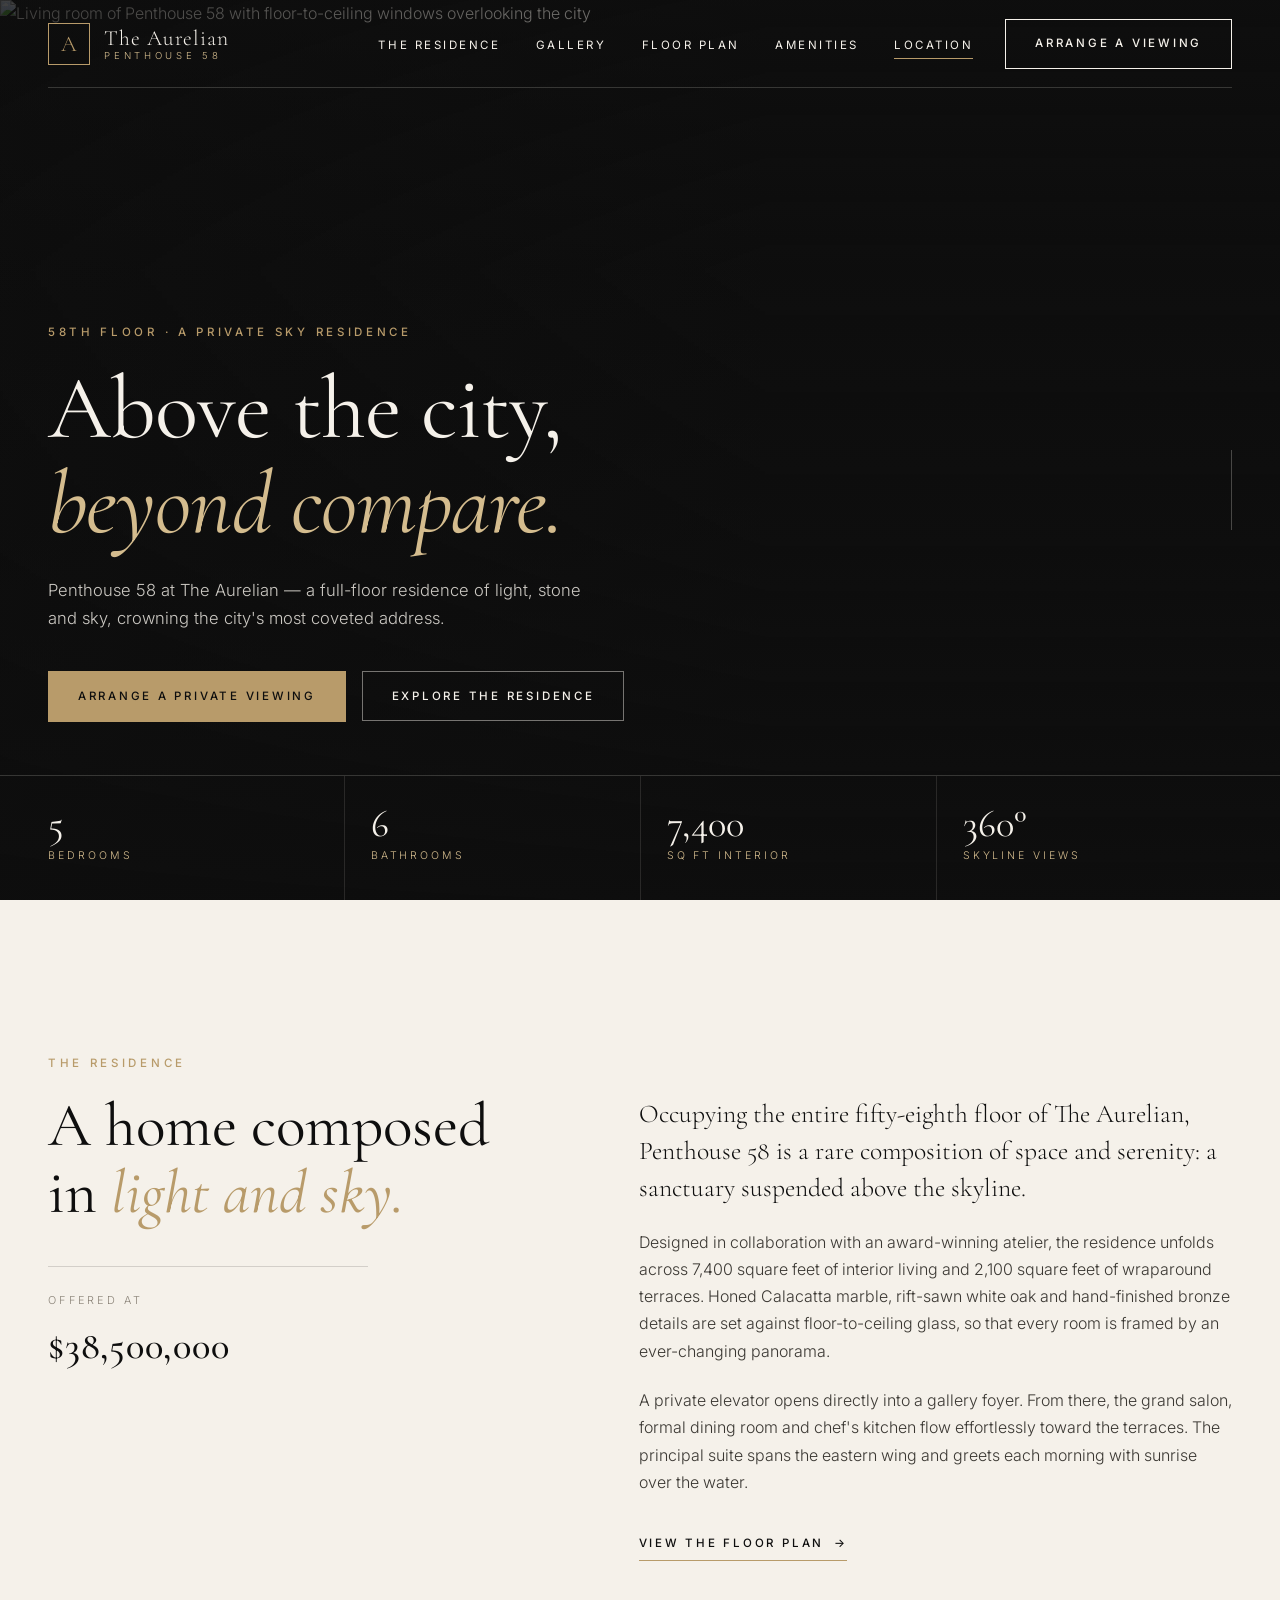
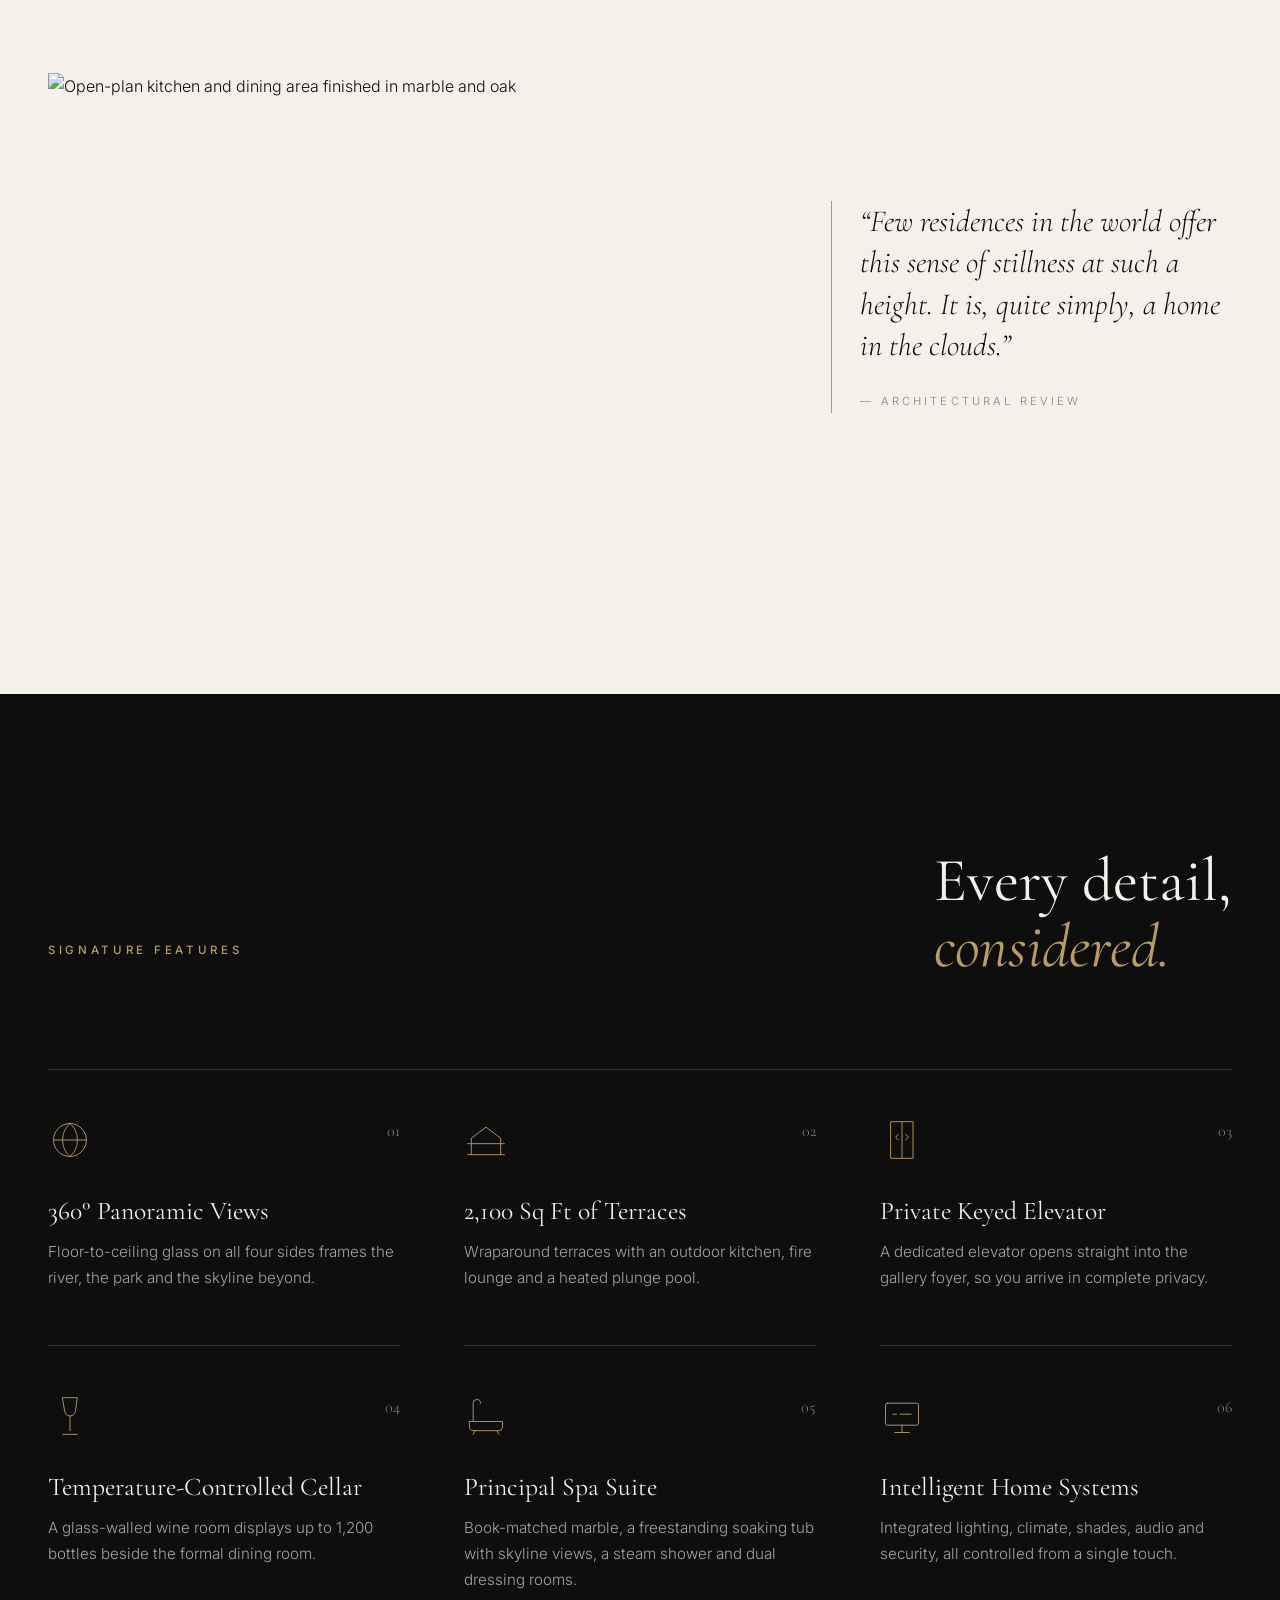
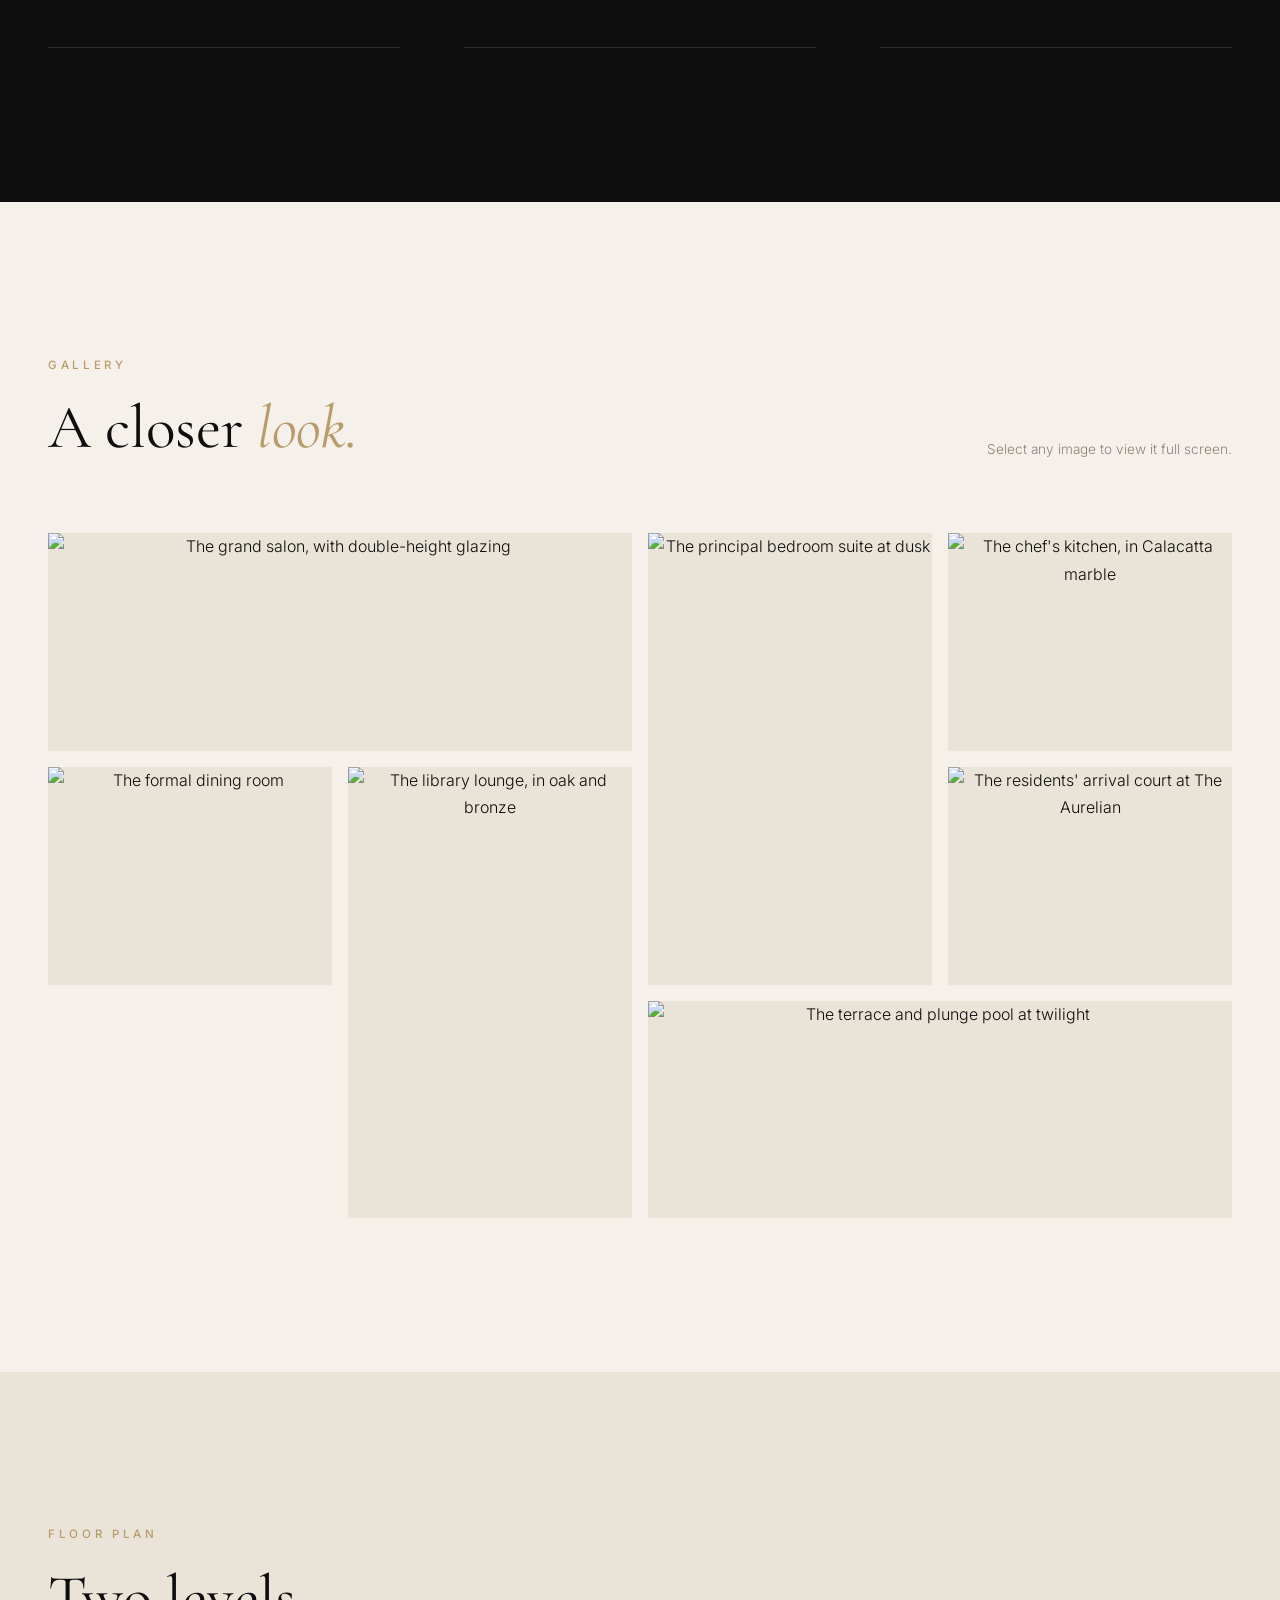
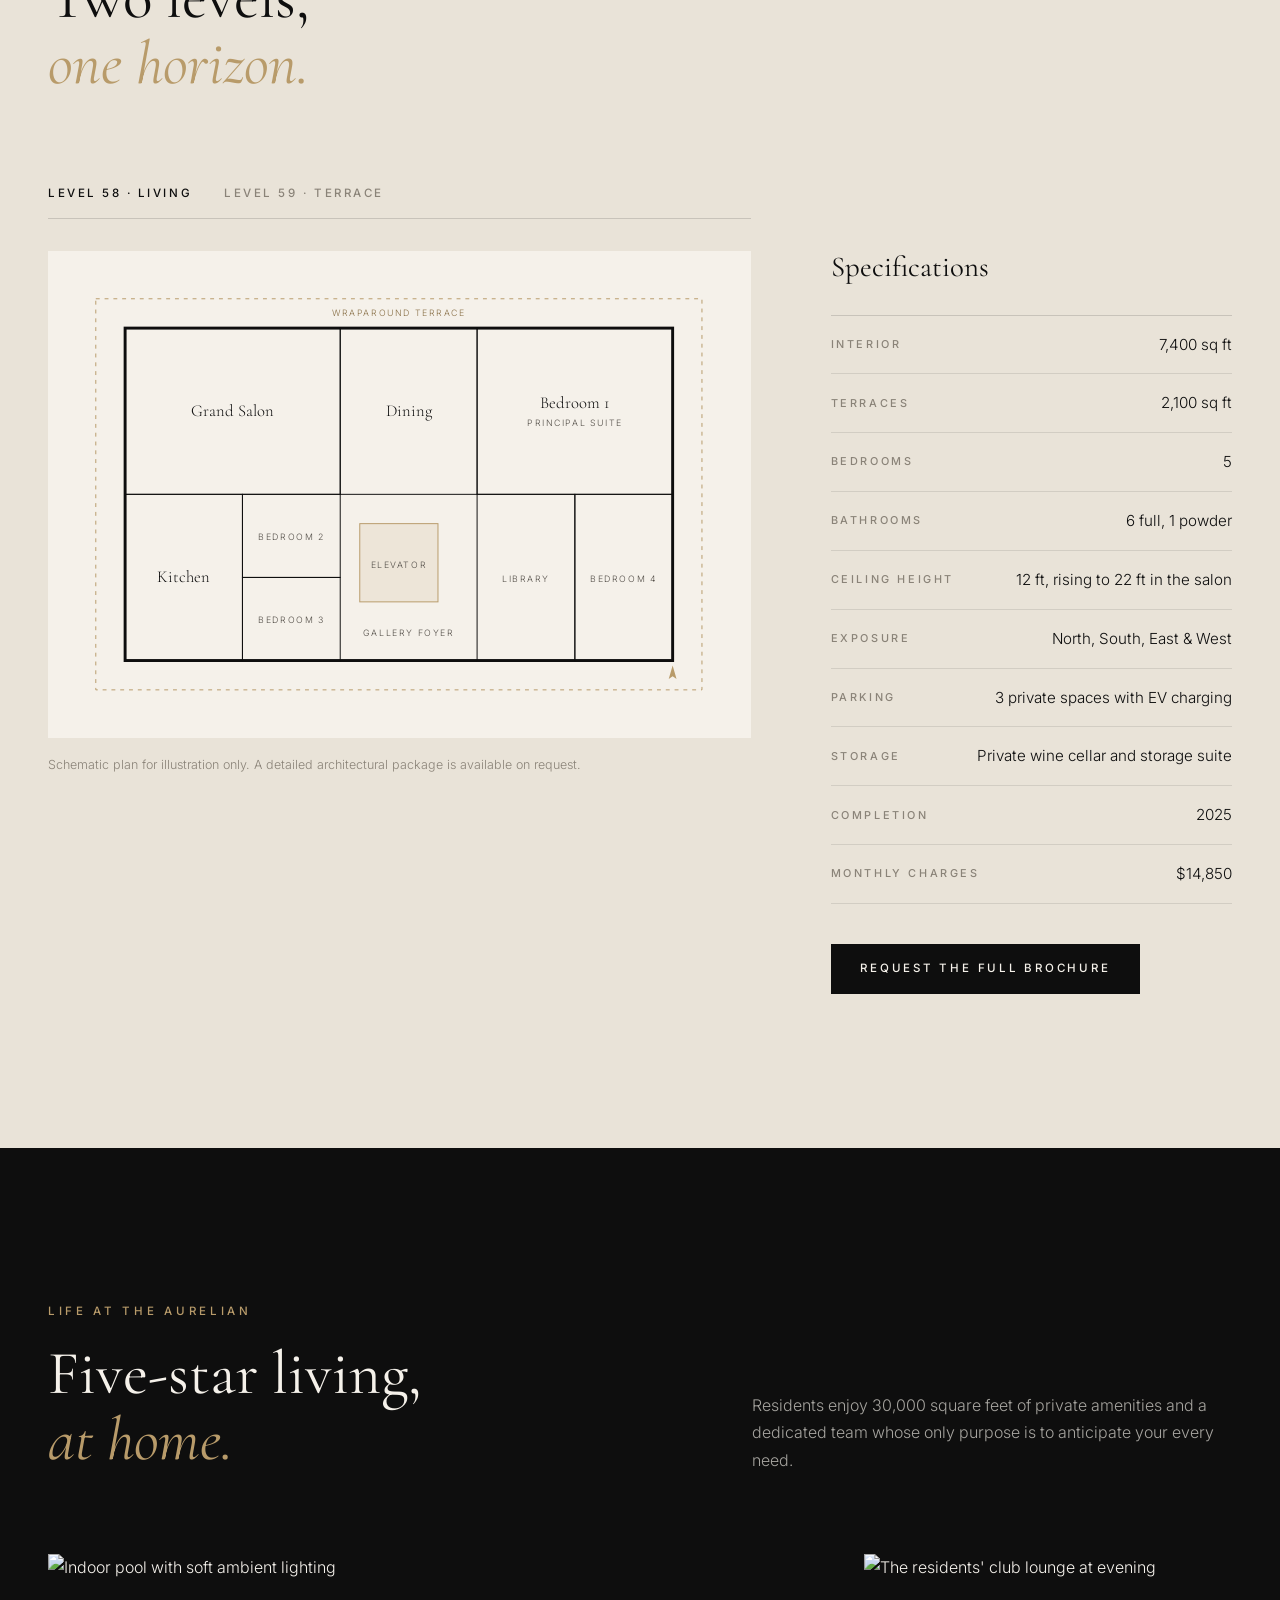
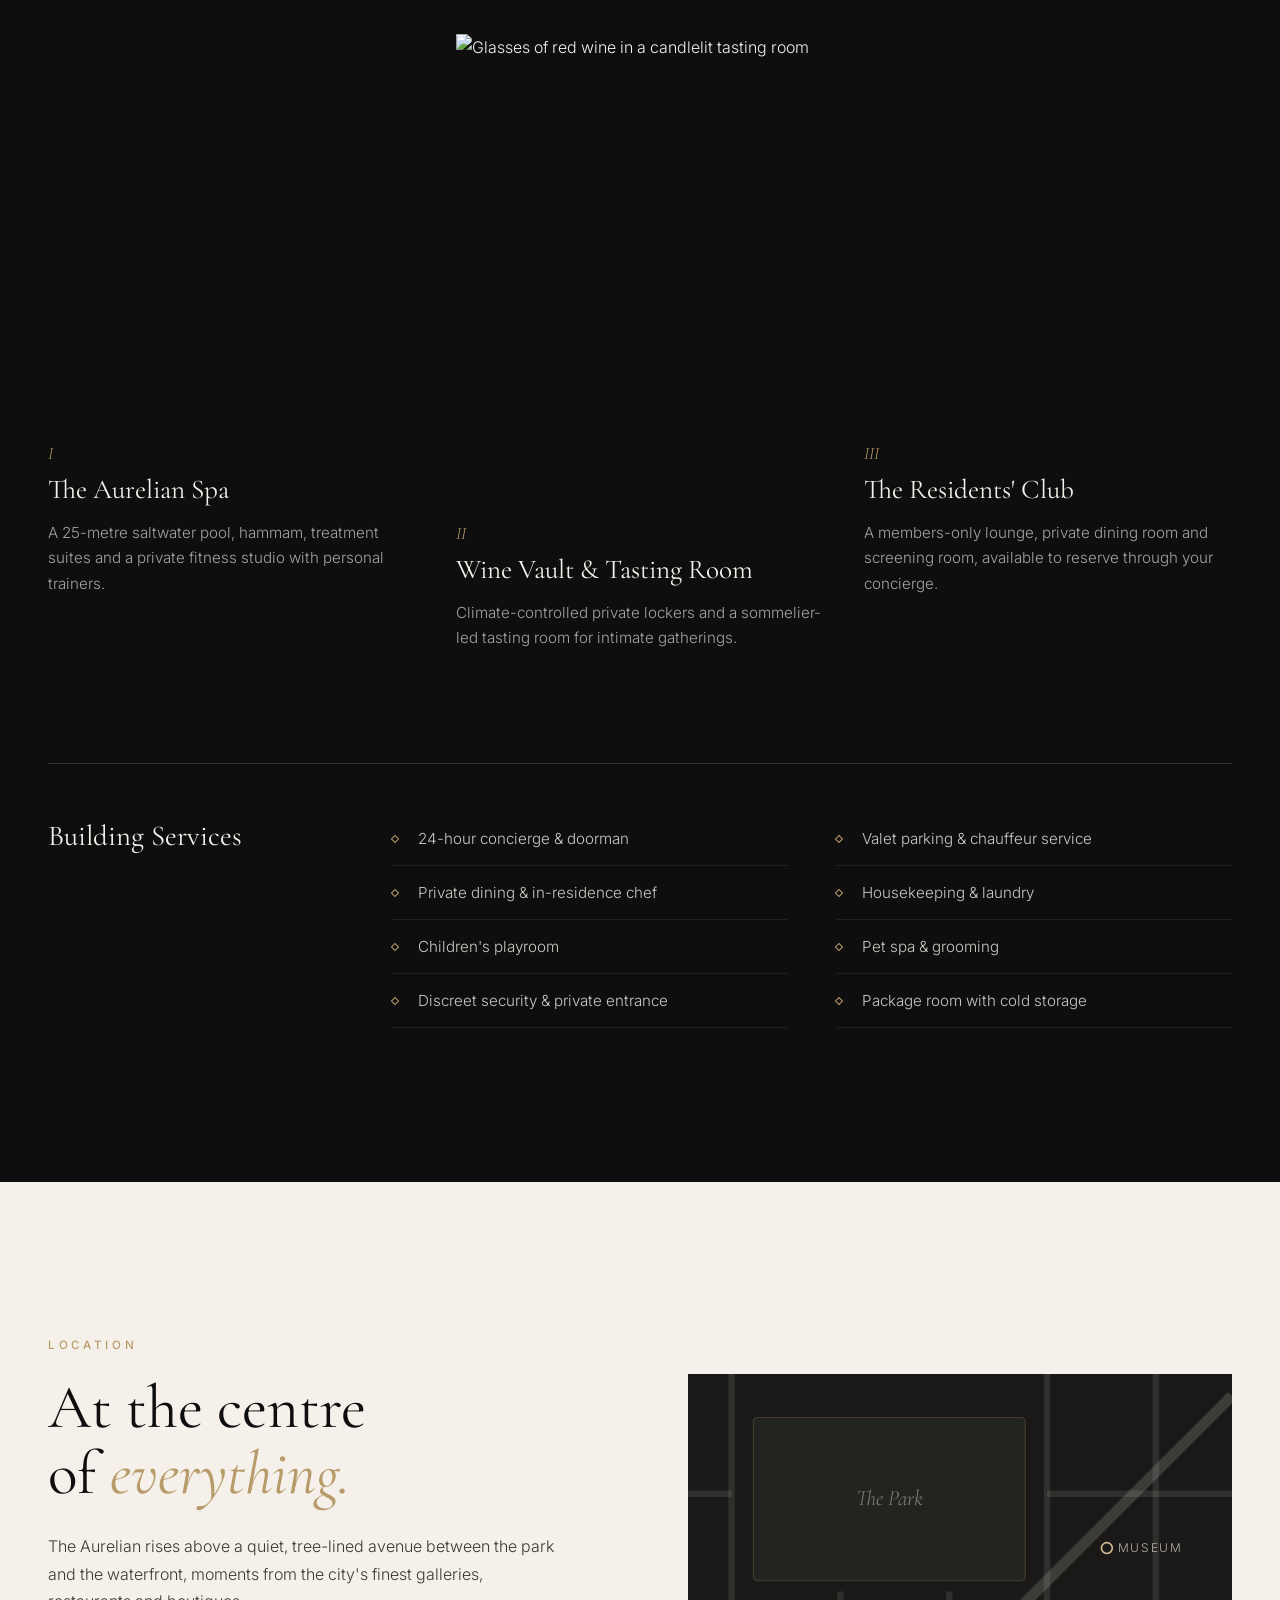
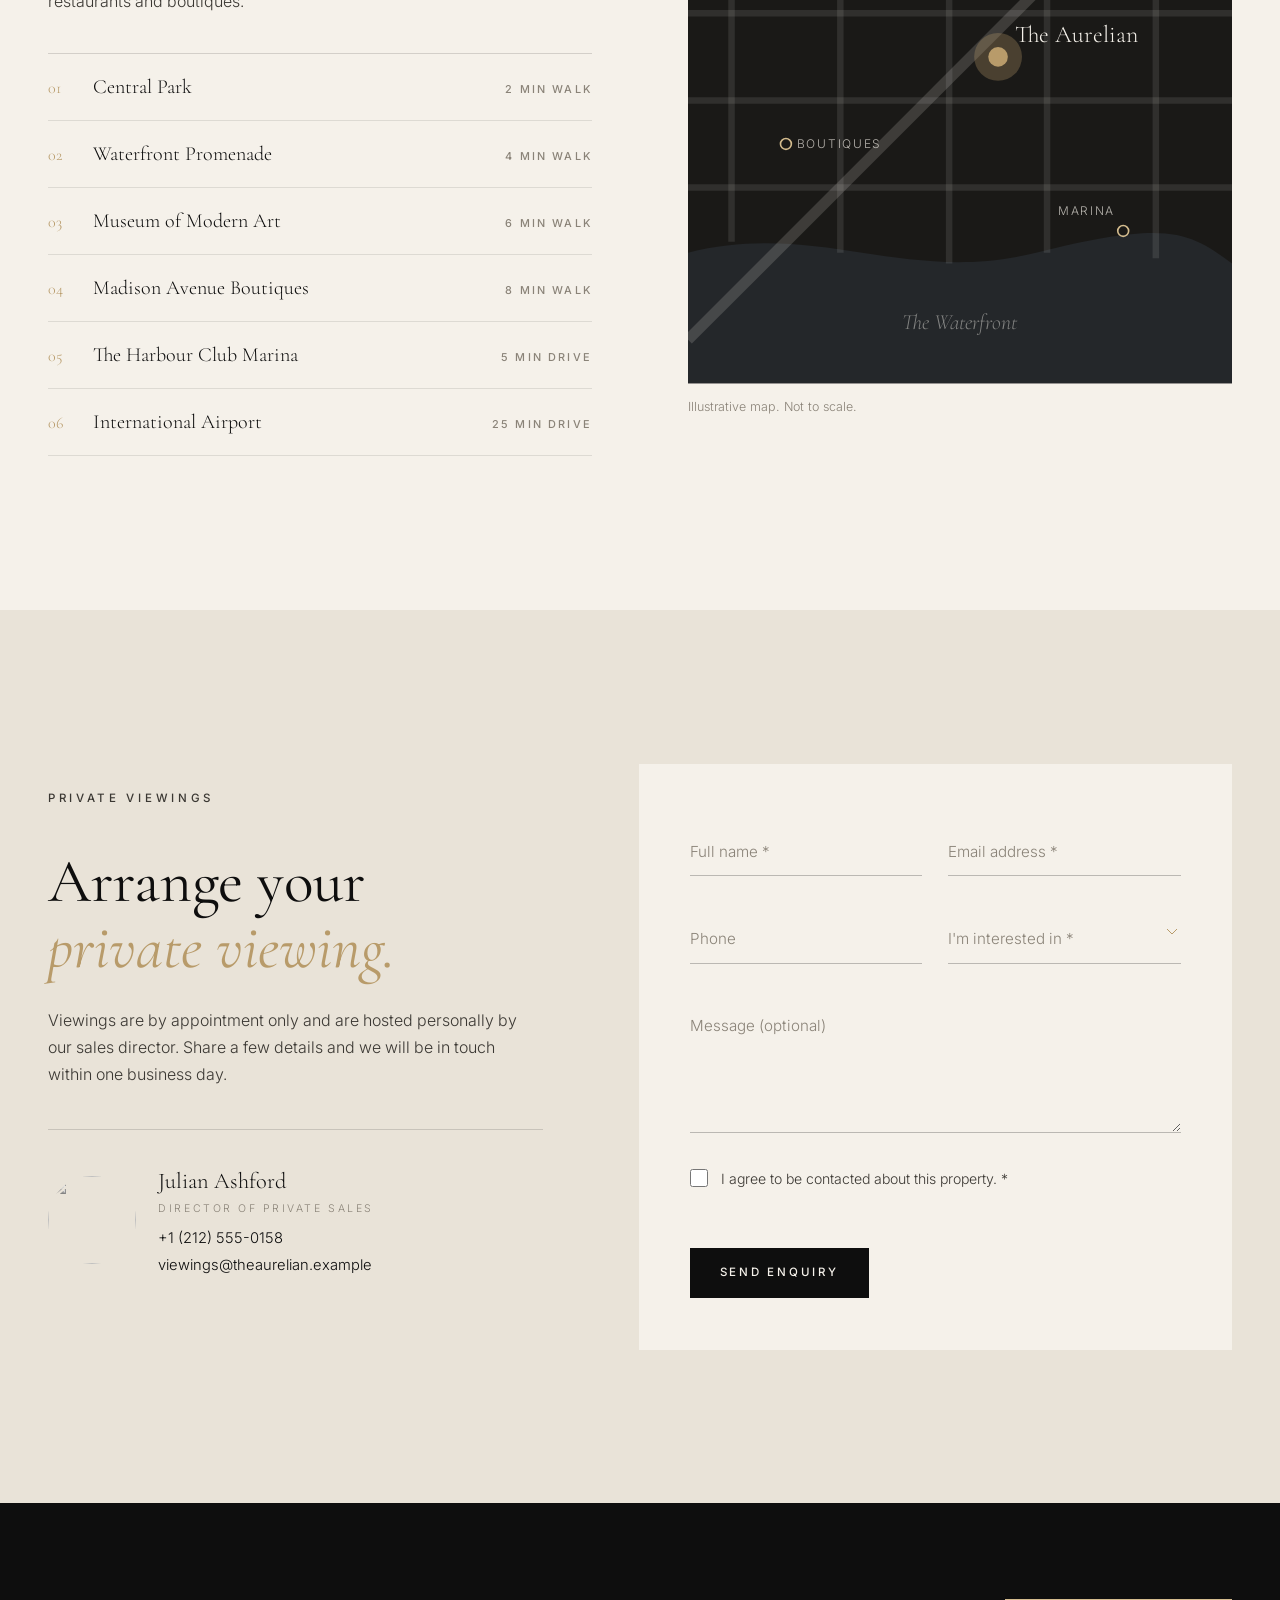
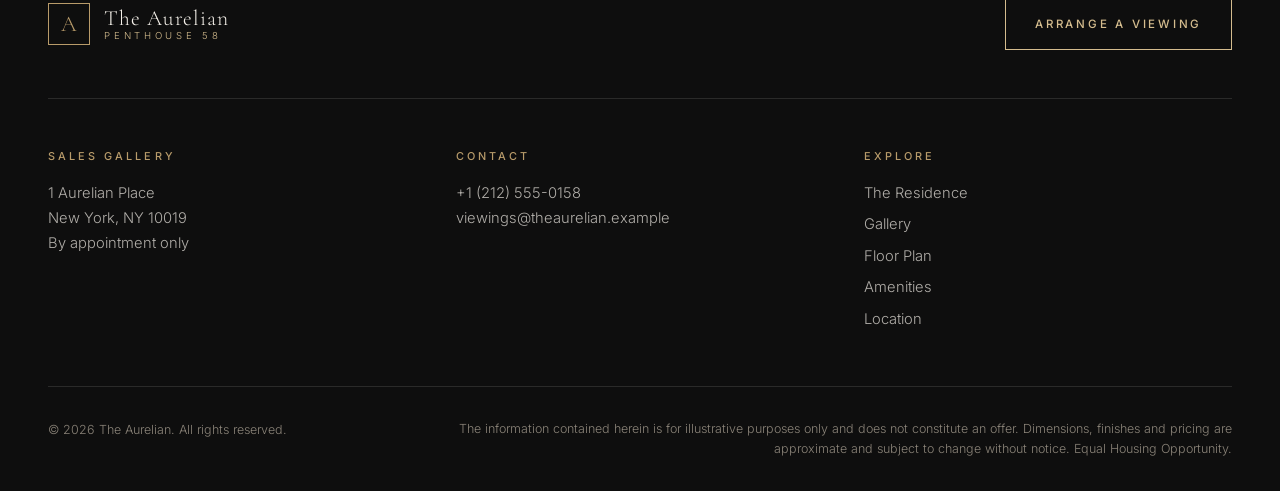
==== AI website building/index.html @ 83c6ad19 "Add files via upload" ====
<!doctype html>
<html lang="en">
<head>
  <meta charset="utf-8">
  <meta name="viewport" content="width=device-width, initial-scale=1">
  <title>The Aurelian — Penthouse 58 | A Private Sky Residence</title>
  <meta name="description" content="Penthouse 58 at The Aurelian: a five-bedroom sky residence with 360° skyline views, private terraces and a dedicated elevator.">
  <meta name="theme-color" content="#0e0e0e">

  <!-- Social sharing previews -->
  <meta property="og:type" content="website">
  <meta property="og:title" content="The Aurelian — Penthouse 58">
  <meta property="og:description" content="A five-bedroom, full-floor sky residence with 360° views and 2,100 sq ft of private terraces.">
  <meta property="og:image" content="https://images.unsplash.com/photo-1600607687939-ce8a6c25118c?w=1200&h=630&q=75&auto=format&fit=crop">
  <meta name="twitter:card" content="summary_large_image">
  <link rel="icon" href="data:image/svg+xml,%3Csvg xmlns='http://www.w3.org/2000/svg' viewBox='0 0 32 32'%3E%3Crect width='32' height='32' fill='%230e0e0e'/%3E%3Ctext x='16' y='23' font-family='Georgia,serif' font-size='20' fill='%23b89b6a' text-anchor='middle'%3EA%3C/text%3E%3C/svg%3E">

  <link rel="preconnect" href="https://fonts.googleapis.com">
  <link rel="preconnect" href="https://fonts.gstatic.com" crossorigin>
  <link rel="preconnect" href="https://images.unsplash.com" crossorigin>
  <link href="https://fonts.googleapis.com/css2?family=Cormorant+Garamond:ital,wght@0,400;0,500;0,600;1,400&family=Inter:wght@300;400;500&display=swap" rel="stylesheet">

  <link rel="stylesheet" href="css/styles.css">
  <script src="js/main.js" defer></script>
</head>
<body>
  <a class="skip-link" href="#main">Skip to content</a>

  <!-- ============ 1. HEADER / NAV ============ -->
  <header class="site-header" id="top">
    <div class="container header-inner">
      <a class="brand" href="#top" aria-label="The Aurelian, home">
        <span class="brand-mark" aria-hidden="true">A</span>
        <span class="brand-text">
          <span class="brand-name">The Aurelian</span>
          <span class="brand-sub">Penthouse 58</span>
        </span>
      </a>

      <nav class="primary-nav" id="primary-nav" aria-label="Primary">
        <ul>
          <li><a href="#residence">The Residence</a></li>
          <li><a href="#gallery">Gallery</a></li>
          <li><a href="#floorplan">Floor Plan</a></li>
          <li><a href="#amenities">Amenities</a></li>
          <li><a href="#location">Location</a></li>
        </ul>
        <a class="btn btn-outline nav-cta-mobile" href="#enquire">Arrange a Viewing</a>
      </nav>

      <a class="btn btn-outline nav-cta" href="#enquire">Arrange a Viewing</a>

      <button class="menu-toggle" aria-expanded="false" aria-controls="primary-nav" aria-label="Open menu">
        <span></span><span></span>
      </button>
    </div>
  </header>

  <main id="main">
    <!-- ============ 2. HERO ============ -->
    <section class="hero" aria-labelledby="hero-title">
      <picture class="hero-media">
        <img
          src="https://images.unsplash.com/photo-1600607687939-ce8a6c25118c?w=1600&q=75&auto=format&fit=crop"
          srcset="https://images.unsplash.com/photo-1600607687939-ce8a6c25118c?w=800&q=70&auto=format&fit=crop 800w,
                  https://images.unsplash.com/photo-1600607687939-ce8a6c25118c?w=1600&q=75&auto=format&fit=crop 1600w,
                  https://images.unsplash.com/photo-1600607687939-ce8a6c25118c?w=2400&q=75&auto=format&fit=crop 2400w"
          sizes="100vw" width="2400" height="1600"
          alt="Living room of Penthouse 58 with floor-to-ceiling windows overlooking the city"
          fetchpriority="high" decoding="async">
      </picture>
      <div class="hero-overlay" aria-hidden="true"></div>

      <div class="container hero-content">
        <p class="eyebrow hero-anim" style="--d:.1s">58th Floor · A Private Sky Residence</p>
        <h1 class="display hero-title hero-anim" id="hero-title" style="--d:.25s">
          Above the city,<br><em>beyond compare.</em>
        </h1>
        <p class="hero-lede hero-anim" style="--d:.4s">
          Penthouse 58 at The Aurelian — a full-floor residence of light, stone and sky,
          crowning the city's most coveted address.
        </p>
        <div class="hero-actions hero-anim" style="--d:.55s">
          <a class="btn btn-gold" href="#enquire">Arrange a Private Viewing</a>
          <a class="btn btn-ghost" href="#gallery">Explore the Residence</a>
        </div>
      </div>

      <ul class="hero-facts container hero-anim" style="--d:.7s" aria-label="Key facts">
        <li><strong>5</strong><span>Bedrooms</span></li>
        <li><strong>6</strong><span>Bathrooms</span></li>
        <li><strong>7,400</strong><span>Sq Ft Interior</span></li>
        <li><strong>360°</strong><span>Skyline Views</span></li>
      </ul>

      <a class="scroll-cue" href="#residence" aria-label="Scroll to The Residence"><span></span></a>
    </section>

    <!-- ============ 3. INTRODUCTION / STORY ============ -->
    <section class="intro section" id="residence" aria-labelledby="intro-title">
      <div class="container intro-grid">
        <div class="intro-heading reveal">
          <p class="eyebrow">The Residence</p>
          <h2 class="section-title" id="intro-title">A home composed<br>in <em>light and sky.</em></h2>
          <div class="intro-price">
            <span>Offered at</span>
            <strong>$38,500,000</strong>
          </div>
        </div>

        <div class="intro-body reveal" style="--d:.15s">
          <p class="lede">
            Occupying the entire fifty-eighth floor of The Aurelian, Penthouse 58 is a rare
            composition of space and serenity: a sanctuary suspended above the skyline.
          </p>
          <p>
            Designed in collaboration with an award-winning atelier, the residence unfolds across
            7,400 square feet of interior living and 2,100 square feet of wraparound terraces.
            Honed Calacatta marble, rift-sawn white oak and hand-finished bronze details are set against
            floor-to-ceiling glass, so that every room is framed by an ever-changing panorama.
          </p>
          <p>
            A private elevator opens directly into a gallery foyer. From there, the grand salon, formal dining room
            and chef's kitchen flow effortlessly toward the terraces. The principal suite spans the eastern
            wing and greets each morning with sunrise over the water.
          </p>
          <a class="text-link" href="#floorplan">View the floor plan <span aria-hidden="true">→</span></a>
        </div>
      </div>

      <div class="container intro-feature">
        <figure class="intro-image reveal">
          <img
            src="https://images.unsplash.com/photo-1600566753190-17f0baa2a6c3?w=1400&q=75&auto=format&fit=crop"
            srcset="https://images.unsplash.com/photo-1600566753190-17f0baa2a6c3?w=700&q=70&auto=format&fit=crop 700w,
                    https://images.unsplash.com/photo-1600566753190-17f0baa2a6c3?w=1400&q=75&auto=format&fit=crop 1400w,
                    https://images.unsplash.com/photo-1600566753190-17f0baa2a6c3?w=2000&q=75&auto=format&fit=crop 2000w"
            sizes="(min-width: 960px) 60vw, 100vw" width="1400" height="933"
            alt="Open-plan kitchen and dining area finished in marble and oak"
            loading="lazy" decoding="async">
        </figure>
        <blockquote class="pull-quote reveal" style="--d:.2s">
          <p>“Few residences in the world offer this sense of stillness at such a height. It is, quite simply, a home in the clouds.”</p>
          <cite>— Architectural Review</cite>
        </blockquote>
      </div>
    </section>

    <!-- ============ 4. RESIDENCE HIGHLIGHTS ============ -->
    <section class="highlights section" aria-labelledby="highlights-title">
      <div class="container">
        <div class="highlights-head reveal">
          <p class="eyebrow">Signature Features</p>
          <h2 class="section-title" id="highlights-title">Every detail,<br><em>considered.</em></h2>
        </div>

        <ul class="highlights-grid">
          <li class="highlight reveal">
            <span class="highlight-num">01</span>
            <svg class="highlight-icon" viewBox="0 0 48 48" aria-hidden="true"><circle cx="24" cy="24" r="18"/><path d="M6 24h36M24 6c6 5 8 12 8 18s-2 13-8 18c-6-5-8-12-8-18s2-13 8-18z"/></svg>
            <h3>360° Panoramic Views</h3>
            <p>Floor-to-ceiling glass on all four sides frames the river, the park and the skyline beyond.</p>
          </li>
          <li class="highlight reveal" style="--d:.08s">
            <span class="highlight-num">02</span>
            <svg class="highlight-icon" viewBox="0 0 48 48" aria-hidden="true"><path d="M4 40h40M8 40V22l16-12 16 12v18"/><path d="M4 28h40"/></svg>
            <h3>2,100 Sq Ft of Terraces</h3>
            <p>Wraparound terraces with an outdoor kitchen, fire lounge and a heated plunge pool.</p>
          </li>
          <li class="highlight reveal" style="--d:.16s">
            <span class="highlight-num">03</span>
            <svg class="highlight-icon" viewBox="0 0 48 48" aria-hidden="true"><rect x="12" y="4" width="24" height="40"/><path d="M24 4v40M20 18l-3 3 3 3M28 18l3 3-3 3"/></svg>
            <h3>Private Keyed Elevator</h3>
            <p>A dedicated elevator opens straight into the gallery foyer, so you arrive in complete privacy.</p>
          </li>
          <li class="highlight reveal">
            <span class="highlight-num">04</span>
            <svg class="highlight-icon" viewBox="0 0 48 48" aria-hidden="true"><path d="M16 4h16l-2 14a6 6 0 0 1-12 0z"/><path d="M24 24v16M16 44h16"/></svg>
            <h3>Temperature-Controlled Cellar</h3>
            <p>A glass-walled wine room displays up to 1,200 bottles beside the formal dining room.</p>
          </li>
          <li class="highlight reveal" style="--d:.08s">
            <span class="highlight-num">05</span>
            <svg class="highlight-icon" viewBox="0 0 48 48" aria-hidden="true"><path d="M6 30h36v6a4 4 0 0 1-4 4H10a4 4 0 0 1-4-4zM10 30V10a4 4 0 0 1 8 0"/><path d="M12 40l-2 4M36 40l2 4"/></svg>
            <h3>Principal Spa Suite</h3>
            <p>Book-matched marble, a freestanding soaking tub with skyline views, a steam shower and dual dressing rooms.</p>
          </li>
          <li class="highlight reveal" style="--d:.16s">
            <span class="highlight-num">06</span>
            <svg class="highlight-icon" viewBox="0 0 48 48" aria-hidden="true"><rect x="6" y="10" width="36" height="24" rx="2"/><path d="M16 42h16M24 34v8M14 22h4M22 22h12"/></svg>
            <h3>Intelligent Home Systems</h3>
            <p>Integrated lighting, climate, shades, audio and security, all controlled from a single touch.</p>
          </li>
        </ul>
      </div>
    </section>

    <!-- ============ 5. GALLERY ============ -->
    <!-- Each tile is a button: data-full = large image for the lightbox, img alt = caption. -->
    <section class="gallery section" id="gallery" aria-labelledby="gallery-title">
      <div class="container">
        <div class="gallery-head reveal">
          <div>
            <p class="eyebrow">Gallery</p>
            <h2 class="section-title" id="gallery-title">A closer <em>look.</em></h2>
          </div>
          <p class="gallery-note">Select any image to view it full screen.</p>
        </div>

        <div class="gallery-grid">
          <button class="g-item g-wide reveal" data-full="https://images.unsplash.com/photo-1600210492486-724fe5c67fb0?w=2000&q=80&auto=format&fit=crop">
            <img src="https://images.unsplash.com/photo-1600210492486-724fe5c67fb0?w=1200&q=70&auto=format&fit=crop" width="1200" height="800" loading="lazy" decoding="async" alt="The grand salon, with double-height glazing">
          </button>
          <button class="g-item g-tall reveal" style="--d:.08s" data-full="https://images.unsplash.com/photo-1600573472550-8090b5e0745e?w=2000&q=80&auto=format&fit=crop">
            <img src="https://images.unsplash.com/photo-1600573472550-8090b5e0745e?w=800&q=70&auto=format&fit=crop" width="800" height="1000" loading="lazy" decoding="async" alt="The principal bedroom suite at dusk">
          </button>
          <button class="g-item reveal" data-full="https://images.unsplash.com/photo-1600566753086-00f18fb6b3ea?w=2000&q=80&auto=format&fit=crop">
            <img src="https://images.unsplash.com/photo-1600566753086-00f18fb6b3ea?w=800&q=70&auto=format&fit=crop" width="800" height="600" loading="lazy" decoding="async" alt="The chef's kitchen, in Calacatta marble">
          </button>
          <button class="g-item reveal" style="--d:.08s" data-full="https://images.unsplash.com/photo-1600607687644-c7171b42498f?w=2000&q=80&auto=format&fit=crop">
            <img src="https://images.unsplash.com/photo-1600607687644-c7171b42498f?w=800&q=70&auto=format&fit=crop" width="800" height="600" loading="lazy" decoding="async" alt="The formal dining room">
          </button>
          <button class="g-item g-tall reveal" data-full="https://images.unsplash.com/photo-1502672260266-1c1ef2d93688?w=2000&q=80&auto=format&fit=crop">
            <img src="https://images.unsplash.com/photo-1502672260266-1c1ef2d93688?w=800&q=70&auto=format&fit=crop" width="800" height="1000" loading="lazy" decoding="async" alt="The library lounge, in oak and bronze">
          </button>
          <button class="g-item g-wide reveal" style="--d:.08s" data-full="https://images.unsplash.com/photo-1600585154340-be6161a56a0c?w=2000&q=80&auto=format&fit=crop">
            <img src="https://images.unsplash.com/photo-1600585154340-be6161a56a0c?w=1200&q=70&auto=format&fit=crop" width="1200" height="800" loading="lazy" decoding="async" alt="The terrace and plunge pool at twilight">
          </button>
          <button class="g-item reveal" data-full="https://images.unsplash.com/photo-1600596542815-ffad4c1539a9?w=2000&q=80&auto=format&fit=crop">
            <img src="https://images.unsplash.com/photo-1600596542815-ffad4c1539a9?w=800&q=70&auto=format&fit=crop" width="800" height="600" loading="lazy" decoding="async" alt="The residents' arrival court at The Aurelian">
          </button>
        </div>
      </div>

      <!-- Lightbox (native <dialog>: handles focus trapping and Escape for us) -->
      <dialog class="lightbox" aria-label="Image viewer">
        <button class="lb-close" aria-label="Close">×</button>
        <button class="lb-nav lb-prev" aria-label="Previous image">←</button>
        <figure>
          <img alt="">
          <figcaption><span class="lb-caption"></span><span class="lb-count"></span></figcaption>
        </figure>
        <button class="lb-nav lb-next" aria-label="Next image">→</button>
      </dialog>
    </section>

    <!-- ============ 6. FLOOR PLAN & SPECIFICATIONS ============ -->
    <section class="floorplan section" id="floorplan" aria-labelledby="floorplan-title">
      <div class="container">
        <div class="floorplan-head reveal">
          <p class="eyebrow">Floor Plan</p>
          <h2 class="section-title" id="floorplan-title">Two levels,<br><em>one horizon.</em></h2>
        </div>

        <div class="floorplan-grid">
          <div class="plan-viewer reveal">
            <div class="plan-tabs" role="tablist" aria-label="Choose a level">
              <button role="tab" id="tab-58" aria-selected="true" aria-controls="panel-58">Level 58 · Living</button>
              <button role="tab" id="tab-59" aria-selected="false" aria-controls="panel-59" tabindex="-1">Level 59 · Terrace</button>
            </div>

            <!-- Schematic plans drawn in SVG: crisp at any size, tiny file size. -->
            <div class="plan-panel" role="tabpanel" id="panel-58" aria-labelledby="tab-58">
              <svg class="plan-svg" viewBox="0 0 640 420" role="img" aria-label="Schematic plan of Level 58: grand salon, dining room, kitchen, bedroom 1 (principal suite), bedrooms 2 to 4, library and gallery foyer">
                <rect class="p-terrace" x="10" y="10" width="620" height="400"/>
                <rect class="p-outer" x="40" y="40" width="560" height="340"/>
                <!-- rooms -->
                <rect class="p-room" x="40" y="40" width="220" height="170"/>
                <rect class="p-room" x="260" y="40" width="140" height="170"/>
                <rect class="p-room" x="400" y="40" width="200" height="170"/>
                <rect class="p-room" x="40" y="210" width="120" height="170"/>
                <rect class="p-room" x="160" y="210" width="100" height="85"/>
                <rect class="p-room" x="160" y="295" width="100" height="85"/>
                <rect class="p-core" x="280" y="240" width="80" height="80"/>
                <rect class="p-room" x="400" y="210" width="100" height="170"/>
                <rect class="p-room" x="500" y="210" width="100" height="170"/>
                <!-- labels -->
                <text x="150" y="130">Grand Salon</text>
                <text x="330" y="130">Dining</text>
                <text x="500" y="122">Bedroom 1</text><text x="500" y="140" class="p-small">Principal Suite</text>
                <text x="100" y="300">Kitchen</text>
                <text x="210" y="257" class="p-small">Bedroom 2</text>
                <text x="210" y="342" class="p-small">Bedroom 3</text>
                <text x="320" y="285" class="p-small">Elevator</text>
                <text x="330" y="355" class="p-small">Gallery Foyer</text>
                <text x="450" y="300" class="p-small">Library</text>
                <text x="550" y="300" class="p-small">Bedroom 4</text>
                <text x="320" y="28" class="p-small p-gold">Wraparound Terrace</text>
                <!-- compass -->
                <g class="p-compass" transform="translate(600 395)"><path d="M0 -10 L4 4 L0 1 L-4 4 Z"/></g>
              </svg>
            </div>

            <div class="plan-panel" role="tabpanel" id="panel-59" aria-labelledby="tab-59" hidden>
              <svg class="plan-svg" viewBox="0 0 640 420" role="img" aria-label="Schematic plan of Level 59: rooftop terrace with plunge pool, outdoor kitchen, fire lounge, bedroom 5 (guest suite) and media room">
                <rect class="p-terrace" x="10" y="10" width="620" height="400"/>
                <rect class="p-outer" x="40" y="40" width="300" height="220"/>
                <rect class="p-room" x="40" y="40" width="150" height="220"/>
                <rect class="p-room" x="190" y="40" width="150" height="130"/>
                <rect class="p-core" x="230" y="190" width="70" height="70"/>
                <rect class="p-pool" x="380" y="60" width="220" height="90"/>
                <rect class="p-room p-open" x="380" y="190" width="220" height="190"/>
                <rect class="p-room p-open" x="40" y="290" width="300" height="90"/>
                <text x="115" y="140">Bedroom 5</text><text x="115" y="158" class="p-small">Guest Suite</text>
                <text x="265" y="110" class="p-small">Media Room</text>
                <text x="265" y="230" class="p-small">Elevator</text>
                <text x="490" y="110" class="p-gold">Plunge Pool</text>
                <text x="490" y="280">Fire Lounge</text>
                <text x="190" y="340">Outdoor Kitchen &amp; Dining</text>
                <text x="320" y="28" class="p-small p-gold">Rooftop Terrace · 2,100 sq ft</text>
                <g class="p-compass" transform="translate(600 395)"><path d="M0 -10 L4 4 L0 1 L-4 4 Z"/></g>
              </svg>
            </div>
            <p class="plan-note">Schematic plan for illustration only. A detailed architectural package is available on request.</p>
          </div>

          <div class="specs reveal" style="--d:.15s">
            <h3 class="specs-title">Specifications</h3>
            <dl class="spec-list">
              <div><dt>Interior</dt><dd>7,400 sq ft</dd></div>
              <div><dt>Terraces</dt><dd>2,100 sq ft</dd></div>
              <div><dt>Bedrooms</dt><dd>5</dd></div>
              <div><dt>Bathrooms</dt><dd>6 full, 1 powder</dd></div>
              <div><dt>Ceiling Height</dt><dd>12 ft, rising to 22 ft in the salon</dd></div>
              <div><dt>Exposure</dt><dd>North, South, East &amp; West</dd></div>
              <div><dt>Parking</dt><dd>3 private spaces with EV charging</dd></div>
              <div><dt>Storage</dt><dd>Private wine cellar and storage suite</dd></div>
              <div><dt>Completion</dt><dd>2025</dd></div>
              <div><dt>Monthly Charges</dt><dd>$14,850</dd></div>
            </dl>
            <a class="btn btn-dark" href="#enquire">Request the Full Brochure</a>
          </div>
        </div>
      </div>
    </section>

    <!-- ============ 7. AMENITIES & BUILDING SERVICES ============ -->
    <section class="amenities section" id="amenities" aria-labelledby="amenities-title">
      <div class="container">
        <div class="amenities-head reveal">
          <div>
            <p class="eyebrow">Life at The Aurelian</p>
            <h2 class="section-title" id="amenities-title">Five-star living,<br><em>at home.</em></h2>
          </div>
          <p class="amenities-intro">
            Residents enjoy 30,000 square feet of private amenities and a dedicated team whose only
            purpose is to anticipate your every need.
          </p>
        </div>

        <ul class="amenity-cards">
          <li class="amenity reveal">
            <figure class="amenity-img">
              <img src="https://images.unsplash.com/photo-1571896349842-33c89424de2d?w=900&q=70&auto=format&fit=crop" width="900" height="1125" loading="lazy" decoding="async" alt="Indoor pool with soft ambient lighting">
            </figure>
            <span class="amenity-num">I</span>
            <h3>The Aurelian Spa</h3>
            <p>A 25-metre saltwater pool, hammam, treatment suites and a private fitness studio with personal trainers.</p>
          </li>
          <li class="amenity reveal" style="--d:.1s">
            <figure class="amenity-img">
              <img src="https://images.unsplash.com/photo-1510812431401-41d2bd2722f3?w=900&q=70&auto=format&fit=crop" width="900" height="1125" loading="lazy" decoding="async" alt="Glasses of red wine in a candlelit tasting room">
            </figure>
            <span class="amenity-num">II</span>
            <h3>Wine Vault &amp; Tasting Room</h3>
            <p>Climate-controlled private lockers and a sommelier-led tasting room for intimate gatherings.</p>
          </li>
          <li class="amenity reveal" style="--d:.2s">
            <figure class="amenity-img">
              <img src="https://images.unsplash.com/photo-1566073771259-6a8506099945?w=900&q=70&auto=format&fit=crop" width="900" height="1125" loading="lazy" decoding="async" alt="The residents' club lounge at evening">
            </figure>
            <span class="amenity-num">III</span>
            <h3>The Residents' Club</h3>
            <p>A members-only lounge, private dining room and screening room, available to reserve through your concierge.</p>
          </li>
        </ul>

        <div class="services reveal">
          <h3 class="services-title">Building Services</h3>
          <ul class="services-list">
            <li>24-hour concierge &amp; doorman</li>
            <li>Valet parking &amp; chauffeur service</li>
            <li>Private dining &amp; in-residence chef</li>
            <li>Housekeeping &amp; laundry</li>
            <li>Children's playroom</li>
            <li>Pet spa &amp; grooming</li>
            <li>Discreet security &amp; private entrance</li>
            <li>Package room with cold storage</li>
          </ul>
        </div>
      </div>
    </section>

    <!-- ============ 8. LOCATION / NEIGHBOURHOOD ============ -->
    <section class="location section" id="location" aria-labelledby="location-title">
      <div class="container location-grid">
        <div class="location-text reveal">
          <p class="eyebrow">Location</p>
          <h2 class="section-title" id="location-title">At the centre<br>of <em>everything.</em></h2>
          <p class="location-lede">
            The Aurelian rises above a quiet, tree-lined avenue between the park and the waterfront,
            moments from the city's finest galleries, restaurants and boutiques.
          </p>

          <ol class="poi-list">
            <li><span class="poi-name">Central Park</span><span class="poi-time">2 min walk</span></li>
            <li><span class="poi-name">Waterfront Promenade</span><span class="poi-time">4 min walk</span></li>
            <li><span class="poi-name">Museum of Modern Art</span><span class="poi-time">6 min walk</span></li>
            <li><span class="poi-name">Madison Avenue Boutiques</span><span class="poi-time">8 min walk</span></li>
            <li><span class="poi-name">The Harbour Club Marina</span><span class="poi-time">5 min drive</span></li>
            <li><span class="poi-name">International Airport</span><span class="poi-time">25 min drive</span></li>
          </ol>
        </div>

        <!-- Stylised map drawn in SVG (fictional streets, no third-party map needed) -->
        <figure class="location-map reveal" style="--d:.15s">
          <svg viewBox="0 0 500 560" role="img" aria-label="Stylised map showing The Aurelian between the park to the north and the waterfront to the south">
            <rect class="m-bg" width="500" height="560"/>
            <path class="m-water" d="M0 440 C120 410 200 470 320 440 S460 420 500 450 V560 H0 Z"/>
            <rect class="m-park" x="60" y="40" width="250" height="150" rx="4"/>
            <g class="m-streets">
              <path d="M0 220 H500 M0 300 H500 M0 380 H500 M0 110 H40 M330 110 H500"/>
              <path d="M40 0 V430 M140 200 V440 M240 200 V450 M330 0 V440 M430 0 V445"/>
              <path class="m-avenue" d="M0 520 L500 20"/>
            </g>
            <text class="m-label" x="185" y="120">The Park</text>
            <text class="m-label m-water-label" x="250" y="510">The Waterfront</text>
            <g class="m-poi"><circle cx="385" cy="160" r="5"/><text x="395" y="164">Museum</text></g>
            <g class="m-poi"><circle cx="90" cy="340" r="5"/><text x="100" y="344">Boutiques</text></g>
            <g class="m-poi"><circle cx="400" cy="420" r="5"/><text x="340" y="405">Marina</text></g>
            <g class="m-home" transform="translate(285 260)">
              <circle class="m-pulse" r="22"/>
              <circle r="9"/>
              <text x="16" y="-14">The Aurelian</text>
            </g>
          </svg>
          <figcaption>Illustrative map. Not to scale.</figcaption>
        </figure>
      </div>
    </section>

    <!-- ============ 9. PRIVATE VIEWING ENQUIRY ============ -->
    <section class="enquire section" id="enquire" aria-labelledby="enquire-title">
      <div class="container enquire-grid">
        <div class="enquire-text reveal">
          <p class="eyebrow">Private Viewings</p>
          <h2 class="section-title" id="enquire-title">Arrange your<br><em>private viewing.</em></h2>
          <p>
            Viewings are by appointment only and are hosted personally by our sales director.
            Share a few details and we will be in touch within one business day.
          </p>

          <div class="agent">
            <img class="agent-photo" src="https://images.unsplash.com/photo-1560250097-0b93528c311a?w=240&q=70&auto=format&fit=crop&crop=faces" width="120" height="120" loading="lazy" decoding="async" alt="">
            <div>
              <p class="agent-name">Julian Ashford</p>
              <p class="agent-role">Director of Private Sales</p>
              <a href="tel:+12125550158">+1 (212) 555-0158</a><br>
              <a href="mailto:viewings@theaurelian.example">viewings@theaurelian.example</a>
            </div>
          </div>
        </div>

        <form class="enquire-form reveal" style="--d:.15s" novalidate>
          <div class="form-row">
            <div class="field">
              <input id="f-name" name="name" type="text" autocomplete="name" placeholder=" " required>
              <label for="f-name">Full name *</label>
              <span class="field-error" aria-live="polite"></span>
            </div>
            <div class="field">
              <input id="f-email" name="email" type="email" autocomplete="email" placeholder=" " required>
              <label for="f-email">Email address *</label>
              <span class="field-error" aria-live="polite"></span>
            </div>
          </div>
          <div class="form-row">
            <div class="field">
              <input id="f-phone" name="phone" type="tel" autocomplete="tel" placeholder=" ">
              <label for="f-phone">Phone</label>
              <span class="field-error" aria-live="polite"></span>
            </div>
            <div class="field">
              <select id="f-interest" name="interest" required>
                <option value="" selected disabled hidden></option>
                <option>In-person private viewing</option>
                <option>Virtual guided tour</option>
                <option>Request the brochure</option>
                <option>General enquiry</option>
              </select>
              <label for="f-interest">I'm interested in *</label>
              <span class="field-error" aria-live="polite"></span>
            </div>
          </div>
          <div class="field">
            <textarea id="f-message" name="message" rows="4" placeholder=" "></textarea>
            <label for="f-message">Message (optional)</label>
          </div>
          <label class="check">
            <input type="checkbox" name="consent" required>
            <span>I agree to be contacted about this property. *</span>
          </label>
          <span class="field-error consent-error" aria-live="polite"></span>

          <button class="btn btn-dark form-submit" type="submit">Send Enquiry</button>

          <div class="form-success" role="status" hidden>
            <p class="success-title">Thank you.</p>
            <p>Your enquiry has been received. Julian will be in touch within one business day.</p>
          </div>
        </form>
      </div>
    </section>
  </main>

  <!-- ============ 10. FOOTER ============ -->
  <footer class="site-footer">
    <div class="container">
      <div class="footer-top">
        <a class="brand" href="#top" aria-label="The Aurelian, back to top">
          <span class="brand-mark" aria-hidden="true">A</span>
          <span class="brand-text">
            <span class="brand-name">The Aurelian</span>
            <span class="brand-sub">Penthouse 58</span>
          </span>
        </a>
        <a class="btn btn-outline footer-cta" href="#enquire">Arrange a Viewing</a>
      </div>

      <div class="footer-cols">
        <div>
          <h2 class="footer-h">Sales Gallery</h2>
          <address>1 Aurelian Place<br>New York, NY 10019<br>By appointment only</address>
        </div>
        <div>
          <h2 class="footer-h">Contact</h2>
          <p><a href="tel:+12125550158">+1 (212) 555-0158</a><br>
             <a href="mailto:viewings@theaurelian.example">viewings@theaurelian.example</a></p>
        </div>
        <nav aria-label="Footer">
          <h2 class="footer-h">Explore</h2>
          <ul>
            <li><a href="#residence">The Residence</a></li>
            <li><a href="#gallery">Gallery</a></li>
            <li><a href="#floorplan">Floor Plan</a></li>
            <li><a href="#amenities">Amenities</a></li>
            <li><a href="#location">Location</a></li>
          </ul>
        </nav>
      </div>

      <div class="footer-bottom">
        <p>© <span id="year">2026</span> The Aurelian. All rights reserved.</p>
        <p class="footer-legal">
          The information contained herein is for illustrative purposes only and does not constitute an offer.
          Dimensions, finishes and pricing are approximate and subject to change without notice.
          Equal Housing Opportunity.
        </p>
      </div>
    </div>
  </footer>
</body>
</html>
---- AI website building/css/styles.css ----
/* ==========================================================
   The Aurelian — Penthouse 58
   ========================================================== */

/* ---------- Design tokens ---------- */
:root {
  --onyx: #0e0e0e;
  --onyx-soft: #1a1917;
  --ivory: #f5f1ea;
  --ivory-dim: #e9e3d8;
  --gold: #b89b6a;
  --gold-light: #d4bc8e;
  --stone: #8a8378;

  --font-display: "Cormorant Garamond", "Times New Roman", serif;
  --font-body: "Inter", system-ui, -apple-system, "Segoe UI", sans-serif;

  --container: 1320px;
  --gutter: clamp(1rem, 4vw, 3rem);
  --header-h: 88px;

  --ease: cubic-bezier(.22, .61, .36, 1);
  --dur: .6s;
}

/* ---------- Reset / base ---------- */
*, *::before, *::after { box-sizing: border-box; }
html { scroll-behavior: smooth; -webkit-text-size-adjust: 100%; }
body {
  margin: 0;
  background: var(--ivory);
  color: var(--onyx);
  font-family: var(--font-body);
  font-weight: 300;
  font-size: 1rem;
  line-height: 1.7;
  -webkit-font-smoothing: antialiased;
  overflow-x: hidden;
}
img { max-width: 100%; height: auto; display: block; }
a { color: inherit; text-decoration: none; }
ul { list-style: none; margin: 0; padding: 0; }
button { font: inherit; color: inherit; background: none; border: 0; cursor: pointer; }

:focus-visible { outline: 1px solid var(--gold); outline-offset: 4px; }

.skip-link {
  position: absolute; left: 1rem; top: -100px; z-index: 200;
  background: var(--gold); color: var(--onyx); padding: .6rem 1rem;
}
.skip-link:focus { top: 1rem; }

.container { width: 100%; max-width: var(--container); margin: 0 auto; padding: 0 var(--gutter); }

/* ---------- Typography ---------- */
.display {
  font-family: var(--font-display);
  font-weight: 400;
  line-height: 1.05;
  letter-spacing: -.01em;
  font-size: clamp(2.6rem, 7vw, 6rem);
  margin: 0;
}
.eyebrow {
  font-size: .72rem;
  font-weight: 500;
  letter-spacing: .32em;
  text-transform: uppercase;
  color: var(--gold);
  margin: 0 0 1.25rem;
}

/* ---------- Buttons ---------- */
.btn {
  display: inline-flex; align-items: center; justify-content: center;
  padding: .9rem 1.8rem;
  font-size: .72rem; font-weight: 500;
  letter-spacing: .24em; text-transform: uppercase;
  border: 1px solid currentColor;
  transition: background var(--dur) var(--ease), color var(--dur) var(--ease), border-color var(--dur) var(--ease);
  white-space: nowrap;
}
.btn-outline:hover { background: var(--gold); border-color: var(--gold); color: var(--onyx); }

/* ==========================================================
   1. HEADER / NAV
   ========================================================== */
.site-header {
  position: fixed; inset: 0 0 auto 0; z-index: 100;
  height: var(--header-h);
  color: var(--ivory);
  transition: background var(--dur) var(--ease), height var(--dur) var(--ease), box-shadow var(--dur) var(--ease);
}
.site-header::after { /* hairline */
  content: ""; position: absolute; left: var(--gutter); right: var(--gutter); bottom: 0;
  height: 1px; background: rgba(245, 241, 234, .18);
  transition: opacity var(--dur) var(--ease);
}
.site-header.is-scrolled {
  --header-h: 72px;
  background: rgba(14, 14, 14, .92);
  backdrop-filter: blur(12px);
  -webkit-backdrop-filter: blur(12px);
  box-shadow: 0 10px 30px rgba(0, 0, 0, .18);
}
.site-header.is-scrolled::after { opacity: 0; }

.header-inner { height: 100%; display: flex; align-items: center; gap: 2rem; }

.brand { display: flex; align-items: center; gap: .9rem; margin-right: auto; position: relative; z-index: 2; }
.brand-mark {
  width: 42px; height: 42px; display: grid; place-items: center;
  border: 1px solid var(--gold); color: var(--gold);
  font-family: var(--font-display); font-size: 1.4rem;
}
.brand-text { display: flex; flex-direction: column; line-height: 1.1; }
.brand-name { font-family: var(--font-display); font-size: 1.35rem; letter-spacing: .04em; }
.brand-sub { font-size: .6rem; letter-spacing: .38em; text-transform: uppercase; color: var(--gold-light); }

.primary-nav ul { display: flex; gap: 2.2rem; }
.primary-nav a:not(.btn) {
  position: relative;
  font-size: .72rem; font-weight: 400; letter-spacing: .22em; text-transform: uppercase;
  padding: .4rem 0;
}
.primary-nav a:not(.btn)::after {
  content: ""; position: absolute; left: 0; bottom: 0; height: 1px; width: 100%;
  background: var(--gold); transform: scaleX(0); transform-origin: right;
  transition: transform .5s var(--ease);
}
.primary-nav a:not(.btn):hover::after,
.primary-nav a.is-active::after { transform: scaleX(1); transform-origin: left; }
.nav-cta-mobile { display: none; }

.menu-toggle { display: none; width: 44px; height: 44px; position: relative; z-index: 2; }
.menu-toggle span {
  position: absolute; left: 10px; right: 10px; height: 1px; background: currentColor;
  transition: transform .4s var(--ease), top .4s var(--ease);
}
.menu-toggle span:first-child { top: 18px; }
.menu-toggle span:last-child { top: 26px; }
.menu-toggle[aria-expanded="true"] span:first-child { top: 22px; transform: rotate(45deg); }
.menu-toggle[aria-expanded="true"] span:last-child { top: 22px; transform: rotate(-45deg); }

/* Mobile / tablet nav */
@media (max-width: 959px) {
  .nav-cta { display: none; }
  .menu-toggle { display: block; }
  .primary-nav {
    position: fixed; inset: 0; z-index: 1;
    background: var(--onyx);
    display: flex; flex-direction: column; justify-content: center; align-items: center; gap: 3rem;
    opacity: 0; visibility: hidden;
    transition: opacity .5s var(--ease), visibility .5s;
  }
  .primary-nav.is-open { opacity: 1; visibility: visible; }
  .primary-nav ul { flex-direction: column; align-items: center; gap: 1.6rem; }
  .primary-nav a:not(.btn) {
    font-family: var(--font-display); font-size: 2rem; letter-spacing: .02em; text-transform: none;
    opacity: 0; transform: translateY(12px);
    transition: opacity .5s var(--ease), transform .5s var(--ease);
  }
  .primary-nav.is-open a:not(.btn) { opacity: 1; transform: none; }
  .primary-nav.is-open li:nth-child(2) a { transition-delay: .05s; }
  .primary-nav.is-open li:nth-child(3) a { transition-delay: .1s; }
  .primary-nav.is-open li:nth-child(4) a { transition-delay: .15s; }
  .primary-nav.is-open li:nth-child(5) a { transition-delay: .2s; }
  .nav-cta-mobile { display: inline-flex; color: var(--gold-light); }
  body.menu-open { overflow: hidden; }
}
@media (max-width: 480px) {
  .brand-mark { width: 34px; height: 34px; font-size: 1.1rem; }
  .brand-name { font-size: 1.15rem; }
}

/* ---------- Reduced motion ---------- */
@media (prefers-reduced-motion: reduce) {
  html { scroll-behavior: auto; }
  *, *::before, *::after { transition-duration: .01ms !important; animation-duration: .01ms !important; }
}

/* ==========================================================
   2. HERO
   ========================================================== */
.hero {
  position: relative; min-height: 100vh; min-height: 100svh;
  display: flex; flex-direction: column; justify-content: flex-end;
  color: var(--ivory); background: var(--onyx); overflow: hidden;
  padding-top: var(--header-h);
}
.hero-media, .hero-media img { position: absolute; inset: 0; width: 100%; height: 100%; }
.hero-media img { object-fit: cover; animation: heroZoom 14s var(--ease) both; }
@keyframes heroZoom { from { transform: scale(1.08); } to { transform: scale(1); } }
.hero-overlay {
  position: absolute; inset: 0;
  background:
    linear-gradient(180deg, rgba(14,14,14,.55) 0%, rgba(14,14,14,.1) 30%, rgba(14,14,14,.35) 60%, rgba(14,14,14,.92) 100%),
    linear-gradient(90deg, rgba(14,14,14,.55) 0%, rgba(14,14,14,0) 60%);
}
.hero-content { position: relative; padding-bottom: clamp(2.5rem, 6vh, 4.5rem); }
.hero-title { max-width: 14ch; }
.hero-title em { font-style: italic; color: var(--gold-light); }
.hero-lede { max-width: 34rem; margin: 1.6rem 0 2.4rem; color: rgba(245,241,234,.82); font-size: clamp(1rem, 1.3vw, 1.1rem); }
.hero-actions { display: flex; flex-wrap: wrap; gap: 1rem; }

.btn-gold { background: var(--gold); border-color: var(--gold); color: var(--onyx); }
.btn-gold:hover { background: var(--gold-light); border-color: var(--gold-light); }
.btn-ghost { border-color: rgba(245,241,234,.45); }
.btn-ghost:hover { border-color: var(--ivory); background: var(--ivory); color: var(--onyx); }

.hero-facts {
  position: relative;
  display: grid; grid-template-columns: repeat(2, 1fr);
  border-top: 1px solid rgba(245,241,234,.18);
}
.hero-facts li { padding: 1.4rem 0; display: flex; flex-direction: column; gap: .2rem; }
.hero-facts strong { font-family: var(--font-display); font-weight: 400; font-size: clamp(1.8rem, 3vw, 2.6rem); line-height: 1; }
.hero-facts span { font-size: .66rem; letter-spacing: .28em; text-transform: uppercase; color: var(--gold-light); }
@media (min-width: 768px) {
  .hero-facts { grid-template-columns: repeat(4, 1fr); }
  .hero-facts li { padding: 1.8rem 0 2.2rem; border-left: 1px solid rgba(245,241,234,.12); padding-left: 1.6rem; }
  .hero-facts li:first-child { border-left: 0; padding-left: 0; }
}

.scroll-cue {
  position: absolute; right: var(--gutter); top: 50%;
  width: 1px; height: 80px; background: rgba(245,241,234,.25); overflow: hidden;
  display: none;
}
.scroll-cue span { position: absolute; left: 0; top: -40%; width: 1px; height: 40%; background: var(--gold); animation: cue 2.4s var(--ease) infinite; }
@keyframes cue { to { top: 100%; } }
@media (min-width: 960px) { .scroll-cue { display: block; } }

/* Entrance animation */
.hero-anim { opacity: 0; transform: translateY(24px); animation: rise 1.1s var(--ease) var(--d, 0s) forwards; }
@keyframes rise { to { opacity: 1; transform: none; } }

/* ---------- Shared section styles ---------- */
.section { padding: clamp(5rem, 12vw, 10rem) 0; }
.section-title {
  font-family: var(--font-display); font-weight: 400;
  font-size: clamp(2.2rem, 4.8vw, 4rem); line-height: 1.08; margin: 0;
}
.section-title em { font-style: italic; color: var(--gold); }
.text-link {
  display: inline-flex; gap: .6rem; align-items: center;
  font-size: .72rem; font-weight: 500; letter-spacing: .24em; text-transform: uppercase;
  border-bottom: 1px solid var(--gold); padding-bottom: .35rem;
}
.text-link span { transition: transform .4s var(--ease); }
.text-link:hover span { transform: translateX(6px); }

/* Scroll reveal (JS adds .is-visible; without JS content stays visible) */
.js .reveal { opacity: 0; transform: translateY(32px); transition: opacity 1.1s var(--ease) var(--d, 0s), transform 1.1s var(--ease) var(--d, 0s); }
.js .reveal.is-visible { opacity: 1; transform: none; }

/* ==========================================================
   3. INTRODUCTION / STORY
   ========================================================== */
.intro-grid { display: grid; gap: 3rem; }
.intro-price {
  margin-top: 2.5rem; padding-top: 1.5rem; border-top: 1px solid rgba(14,14,14,.15);
  display: flex; flex-direction: column; gap: .3rem; max-width: 20rem;
}
.intro-price span { font-size: .68rem; letter-spacing: .3em; text-transform: uppercase; color: var(--stone); }
.intro-price strong { font-family: var(--font-display); font-weight: 500; font-size: clamp(1.8rem, 3vw, 2.4rem); letter-spacing: .02em; }
.intro-body p { margin: 0 0 1.4rem; color: #3b3833; max-width: 38rem; }
.intro-body .lede { font-family: var(--font-display); font-size: clamp(1.35rem, 2vw, 1.7rem); line-height: 1.45; color: var(--onyx); }
.intro-body .text-link { margin-top: 1rem; }

.intro-feature { display: grid; gap: 2.5rem; margin-top: clamp(4rem, 9vw, 7rem); align-items: center; }
.intro-image { margin: 0; overflow: hidden; aspect-ratio: 3 / 2; }
.intro-image img { width: 100%; height: 100%; object-fit: cover; transition: transform 1.6s var(--ease); }
.intro-image:hover img { transform: scale(1.04); }
.pull-quote { margin: 0; padding-left: 1.8rem; border-left: 1px solid var(--gold); }
.pull-quote p { font-family: var(--font-display); font-style: italic; font-size: clamp(1.5rem, 2.4vw, 2.1rem); line-height: 1.35; margin: 0 0 1.2rem; }
.pull-quote cite { font-style: normal; font-size: .7rem; letter-spacing: .28em; text-transform: uppercase; color: var(--stone); }

@media (min-width: 960px) {
  .intro-grid { grid-template-columns: 5fr 6fr; gap: 6rem; }
  .intro-body { padding-top: 2.6rem; }
  .intro-feature { grid-template-columns: 7fr 4fr; gap: 5rem; }
}

/* ==========================================================
   4. RESIDENCE HIGHLIGHTS
   ========================================================== */
.highlights { background: var(--onyx); color: var(--ivory); }
.highlights-head { margin-bottom: clamp(3rem, 7vw, 5.5rem); }
.highlights-grid {
  display: grid; grid-template-columns: 1fr;
  border-top: 1px solid rgba(245,241,234,.14);
}
.highlight {
  position: relative; padding: 2.6rem 0;
  border-bottom: 1px solid rgba(245,241,234,.14);
}
.highlight::before { /* gold line that draws in on hover */
  content: ""; position: absolute; left: 0; top: -1px; height: 1px; width: 100%;
  background: var(--gold); transform: scaleX(0); transform-origin: left;
  transition: transform .8s var(--ease);
}
.highlight:hover::before { transform: scaleX(1); }
.highlight-num { position: absolute; top: 2.6rem; right: 0; font-family: var(--font-display); font-size: 1rem; color: var(--stone); }
.highlight-icon {
  width: 44px; height: 44px; margin-bottom: 1.6rem;
  fill: none; stroke: var(--gold); stroke-width: 1; stroke-linecap: round; stroke-linejoin: round;
  transition: transform .6s var(--ease);
}
.highlight:hover .highlight-icon { transform: translateY(-4px); }
.highlight h3 { font-family: var(--font-display); font-weight: 400; font-size: 1.6rem; line-height: 1.2; margin: 0 0 .8rem; }
.highlight p { margin: 0; color: rgba(245,241,234,.66); font-size: .95rem; max-width: 26rem; }

@media (min-width: 640px) {
  .highlights-grid { grid-template-columns: repeat(2, 1fr); column-gap: 3rem; }
}
@media (min-width: 960px) {
  .highlights-head { display: flex; justify-content: space-between; align-items: flex-end; }
  .highlights-grid { grid-template-columns: repeat(3, 1fr); column-gap: 4rem; }
  .highlight { padding: 3rem 0 3.4rem; }
  .highlight-num { top: 3rem; }
}

/* ==========================================================
   5. GALLERY
   ========================================================== */
.gallery-head { display: flex; flex-wrap: wrap; justify-content: space-between; align-items: flex-end; gap: 1.5rem; margin-bottom: clamp(2.5rem, 6vw, 4.5rem); }
.gallery-note { margin: 0; font-size: .85rem; color: var(--stone); }

.gallery-grid { display: grid; grid-template-columns: 1fr 1fr; grid-auto-rows: 42vw; grid-auto-flow: dense; gap: .75rem; }
.g-item { position: relative; padding: 0; overflow: hidden; cursor: zoom-in; background: var(--ivory-dim); }
.g-item img { width: 100%; height: 100%; object-fit: cover; transition: transform 1.4s var(--ease), filter .8s var(--ease); }
.g-item::after { /* caption appears on hover */
  content: attr(data-caption);
  position: absolute; inset: auto 0 0 0; padding: 2.5rem 1.2rem 1rem; text-align: left;
  font-family: var(--font-display); font-style: italic; font-size: 1.15rem; color: var(--ivory);
  background: linear-gradient(transparent, rgba(14,14,14,.7));
  opacity: 0; transform: translateY(8px); transition: opacity .6s var(--ease), transform .6s var(--ease);
}
.g-item:hover img, .g-item:focus-visible img { transform: scale(1.05); }
.g-item:hover::after, .g-item:focus-visible::after { opacity: 1; transform: none; }
.g-wide { grid-column: span 2; }
.g-tall { grid-row: span 2; }

@media (min-width: 960px) {
  .gallery-grid { grid-template-columns: repeat(4, 1fr); grid-auto-rows: 17vw; gap: 1rem; }
}
@media (min-width: 1320px) { .gallery-grid { grid-auto-rows: 230px; } }

/* Lightbox */
.lightbox {
  width: 100vw; height: 100vh; max-width: none; max-height: none; margin: 0; padding: 0; border: 0;
  background: rgba(10,10,10,.96); color: var(--ivory);
  display: none; align-items: center; justify-content: center;
}
.lightbox[open] { display: flex; animation: fade .4s var(--ease); }
.lightbox::backdrop { background: transparent; }
@keyframes fade { from { opacity: 0; } }
.lightbox figure { margin: 0; max-width: min(88vw, 1500px); }
.lightbox img { max-height: 80vh; width: auto; margin: 0 auto; }
.lightbox figcaption {
  display: flex; justify-content: space-between; gap: 1rem; padding-top: 1rem;
  font-family: var(--font-display); font-style: italic; font-size: 1.15rem;
}
.lb-count { font-family: var(--font-body); font-style: normal; font-size: .72rem; letter-spacing: .24em; color: var(--stone); }
.lb-close, .lb-nav { position: absolute; width: 52px; height: 52px; font-size: 1.5rem; color: var(--ivory); transition: color .3s; }
.lb-close:hover, .lb-nav:hover { color: var(--gold); }
.lb-close { top: 1rem; right: 1rem; font-size: 2rem; }
.lb-prev { left: .5rem; }
.lb-next { right: .5rem; }
@media (max-width: 639px) {
  .lb-nav { top: auto; bottom: 1rem; }
  .lb-prev { left: 30%; } .lb-next { right: 30%; }
}

/* ==========================================================
   6. FLOOR PLAN & SPECIFICATIONS
   ========================================================== */
.floorplan { background: var(--ivory-dim); }
.floorplan-head { margin-bottom: clamp(2.5rem, 6vw, 4.5rem); }
.floorplan-grid { display: grid; gap: 3.5rem; }

.plan-tabs { display: flex; gap: 2rem; border-bottom: 1px solid rgba(14,14,14,.15); margin-bottom: 2rem; overflow-x: auto; }
.plan-tabs button {
  position: relative; padding: .9rem 0; white-space: nowrap;
  font-size: .72rem; font-weight: 500; letter-spacing: .22em; text-transform: uppercase; color: var(--stone);
  transition: color .4s var(--ease);
}
.plan-tabs button::after {
  content: ""; position: absolute; left: 0; right: 0; bottom: -1px; height: 1px; background: var(--gold);
  transform: scaleX(0); transition: transform .5s var(--ease);
}
.plan-tabs button[aria-selected="true"] { color: var(--onyx); }
.plan-tabs button[aria-selected="true"]::after { transform: scaleX(1); }
.plan-tabs button:hover { color: var(--onyx); }

.plan-panel { background: var(--ivory); padding: clamp(1rem, 3vw, 2.5rem); animation: fade .6s var(--ease); }
.plan-svg { width: 100%; height: auto; display: block; }
.plan-svg rect { fill: none; stroke: var(--onyx); stroke-width: 1; }
.plan-svg .p-outer { stroke-width: 3; }
.plan-svg .p-terrace { stroke: var(--gold); stroke-dasharray: 4 5; }
.plan-svg .p-core { fill: rgba(184,155,106,.14); stroke: var(--gold); }
.plan-svg .p-pool { fill: rgba(184,155,106,.22); stroke: var(--gold); }
.plan-svg .p-open { stroke-dasharray: 2 4; }
.plan-svg text {
  font-family: var(--font-display); font-size: 17px; fill: var(--onyx); text-anchor: middle;
}
.plan-svg .p-small { font-family: var(--font-body); font-size: 9px; letter-spacing: .18em; text-transform: uppercase; fill: #55504a; }
.plan-svg .p-gold { fill: #8a7148; }
.plan-svg .p-compass path { fill: var(--gold); }
.plan-note { font-size: .78rem; color: var(--stone); margin: 1rem 0 0; }

.specs-title { font-family: var(--font-display); font-weight: 400; font-size: 1.8rem; margin: 0 0 1.4rem; }
.spec-list { margin: 0 0 2.5rem; border-top: 1px solid rgba(14,14,14,.15); }
.spec-list div { display: flex; justify-content: space-between; gap: 1.5rem; padding: 1rem 0; border-bottom: 1px solid rgba(14,14,14,.1); }
.spec-list dt { font-size: .68rem; font-weight: 500; letter-spacing: .24em; text-transform: uppercase; color: var(--stone); padding-top: .2rem; flex-shrink: 0; }
.spec-list dd { margin: 0; text-align: right; font-size: .95rem; }

.btn-dark { background: var(--onyx); border-color: var(--onyx); color: var(--ivory); }
.btn-dark:hover { background: var(--gold); border-color: var(--gold); color: var(--onyx); }

@media (min-width: 960px) {
  .floorplan-grid { grid-template-columns: 7fr 4fr; gap: 5rem; align-items: start; }
  .specs { padding-top: 4.6rem; }
}

/* ==========================================================
   7. AMENITIES & BUILDING SERVICES
   ========================================================== */
.amenities { background: var(--onyx); color: var(--ivory); }
.amenities-head { display: grid; gap: 1.5rem; margin-bottom: clamp(3rem, 7vw, 5rem); }
.amenities-intro { margin: 0; max-width: 30rem; color: rgba(245,241,234,.66); }

.amenity-cards { display: grid; gap: 3.5rem; }
.amenity { position: relative; }
.amenity-img { margin: 0 0 1.6rem; aspect-ratio: 4 / 5; overflow: hidden; }
.amenity-img img { width: 100%; height: 100%; object-fit: cover; filter: saturate(.85); transition: transform 1.6s var(--ease), filter .8s var(--ease); }
.amenity:hover .amenity-img img { transform: scale(1.05); filter: saturate(1); }
.amenity-num { font-family: var(--font-display); font-style: italic; color: var(--gold); font-size: 1.1rem; }
.amenity h3 { font-family: var(--font-display); font-weight: 400; font-size: 1.7rem; line-height: 1.2; margin: .3rem 0 .8rem; }
.amenity p { margin: 0; color: rgba(245,241,234,.66); font-size: .95rem; }

.services { margin-top: clamp(4rem, 9vw, 7rem); padding-top: 3rem; border-top: 1px solid rgba(245,241,234,.14); display: grid; gap: 2rem; }
.services-title { font-family: var(--font-display); font-weight: 400; font-size: 1.8rem; margin: 0; }
.services-list { display: grid; grid-template-columns: 1fr; }
.services-list li {
  position: relative; padding: .85rem 0 .85rem 1.6rem;
  border-bottom: 1px solid rgba(245,241,234,.08); font-size: .95rem; color: rgba(245,241,234,.82);
}
.services-list li::before { /* small gold diamond */
  content: ""; position: absolute; left: 0; top: 50%; width: 6px; height: 6px;
  border: 1px solid var(--gold); transform: translateY(-50%) rotate(45deg);
}

@media (min-width: 640px) {
  .services-list { grid-template-columns: 1fr 1fr; column-gap: 3rem; }
}
@media (min-width: 960px) {
  .amenities-head { grid-template-columns: 1fr 1fr; align-items: end; }
  .amenities-intro { justify-self: end; }
  .amenity-cards { grid-template-columns: repeat(3, 1fr); gap: 2.5rem; }
  .amenity:nth-child(2) { margin-top: 5rem; } /* staggered, editorial rhythm */
  .services { grid-template-columns: 1fr 3fr; gap: 4rem; }
}

/* ==========================================================
   8. LOCATION
   ========================================================== */
.location-grid { display: grid; gap: 3.5rem; align-items: center; }
.location-lede { color: #3b3833; max-width: 32rem; margin: 1.6rem 0 2.4rem; }
.poi-list { list-style: none; margin: 0; padding: 0; border-top: 1px solid rgba(14,14,14,.15); counter-reset: poi; }
.poi-list li {
  counter-increment: poi;
  display: flex; align-items: baseline; gap: 1rem; padding: 1rem 0;
  border-bottom: 1px solid rgba(14,14,14,.1);
}
.poi-list li::before { content: counter(poi, decimal-leading-zero); font-family: var(--font-display); color: var(--gold); min-width: 1.8rem; }
.poi-name { font-family: var(--font-display); font-size: 1.25rem; margin-right: auto; }
.poi-time { font-size: .68rem; font-weight: 500; letter-spacing: .2em; text-transform: uppercase; color: var(--stone); white-space: nowrap; }

.location-map { margin: 0; }
.location-map svg { width: 100%; height: auto; display: block; }
.location-map figcaption { font-size: .78rem; color: var(--stone); margin-top: .8rem; }
.m-bg { fill: #1a1917; }
.m-water { fill: #24272a; }
.m-park { fill: #22251f; stroke: rgba(184,155,106,.25); }
.m-streets path { fill: none; stroke: rgba(245,241,234,.1); stroke-width: 6; }
.m-streets .m-avenue { stroke: rgba(245,241,234,.16); stroke-width: 10; }
.m-label { font-family: var(--font-display); font-style: italic; font-size: 20px; fill: rgba(245,241,234,.45); text-anchor: middle; }
.m-poi circle { fill: none; stroke: var(--gold-light); stroke-width: 1.5; }
.m-poi text { font-family: var(--font-body); font-size: 11px; letter-spacing: .14em; text-transform: uppercase; fill: rgba(245,241,234,.7); }
.m-home circle { fill: var(--gold); }
.m-home .m-pulse { fill: rgba(184,155,106,.3); transform-origin: center; transform-box: fill-box; animation: pulse 2.6s var(--ease) infinite; }
.m-home text { font-family: var(--font-display); font-size: 22px; fill: var(--ivory); }
@keyframes pulse { from { transform: scale(.4); opacity: 1; } to { transform: scale(1.6); opacity: 0; } }

@media (min-width: 960px) {
  .location-grid { grid-template-columns: 1fr 1fr; gap: 6rem; }
}

/* ==========================================================
   9. PRIVATE VIEWING ENQUIRY
   ========================================================== */
.enquire { background: var(--ivory-dim); }
.enquire-grid { display: grid; gap: 3.5rem; }
.enquire-text > p { color: #3b3833; max-width: 30rem; margin: 1.6rem 0 2.5rem; }

.agent { display: flex; gap: 1.4rem; align-items: center; padding-top: 2rem; border-top: 1px solid rgba(14,14,14,.15); }
.agent-photo { width: 88px; height: 88px; border-radius: 50%; object-fit: cover; filter: grayscale(1); flex-shrink: 0; }
.agent p { margin: 0; }
.agent-name { font-family: var(--font-display); font-size: 1.4rem; }
.agent-role { font-size: .66rem; letter-spacing: .24em; text-transform: uppercase; color: var(--stone); margin-bottom: .4rem !important; }
.agent a { font-size: .92rem; border-bottom: 1px solid transparent; transition: border-color .3s; }
.agent a:hover { border-color: var(--gold); }

.enquire-form { background: var(--ivory); padding: clamp(1.6rem, 4vw, 3.2rem); display: grid; gap: 1.6rem; position: relative; }
.form-row { display: grid; gap: 1.6rem; }

/* Floating labels: the label sits in the field, then shrinks up when filled or focused */
.field { position: relative; }
.field input, .field select, .field textarea {
  width: 100%; padding: 1.5rem 0 .6rem; font: inherit; font-size: 1rem; color: var(--onyx);
  background: transparent; border: 0; border-bottom: 1px solid rgba(14,14,14,.25); border-radius: 0;
  appearance: none; -webkit-appearance: none; transition: border-color .4s var(--ease);
}
.field textarea { resize: vertical; min-height: 7rem; }
.field select { cursor: pointer; background: url("data:image/svg+xml,%3Csvg xmlns='http://www.w3.org/2000/svg' width='12' height='8'%3E%3Cpath d='M1 1l5 5 5-5' fill='none' stroke='%23b89b6a'/%3E%3C/svg%3E") no-repeat right .2rem center; }
.field input:focus, .field select:focus, .field textarea:focus { outline: none; border-color: var(--gold); }
.field label {
  position: absolute; left: 0; top: 1.5rem; pointer-events: none;
  font-size: .95rem; color: var(--stone); transform-origin: left top;
  transition: transform .35s var(--ease), color .35s var(--ease);
}
.field input:focus + label, .field input:not(:placeholder-shown) + label,
.field textarea:focus + label, .field textarea:not(:placeholder-shown) + label,
.field select:focus + label, .field select:valid + label {
  transform: translateY(-1.3rem) scale(.78); color: var(--gold);
}
.field.has-error input, .field.has-error select { border-color: #a33a2a; }
.field-error { display: block; min-height: 0; font-size: .76rem; color: #a33a2a; margin-top: .35rem; }
.field-error:empty { margin: 0; }

.check { display: flex; gap: .8rem; align-items: flex-start; font-size: .88rem; color: #3b3833; cursor: pointer; }
.check input { accent-color: var(--gold); width: 18px; height: 18px; margin: .15rem 0 0; flex-shrink: 0; }
.form-submit { justify-self: start; margin-top: .4rem; }

.form-success {
  position: absolute; inset: 0; background: var(--ivory);
  display: flex; flex-direction: column; justify-content: center; align-items: center; text-align: center;
  padding: 2rem; animation: fade .6s var(--ease);
}
.form-success[hidden] { display: none; }
.success-title { font-family: var(--font-display); font-style: italic; font-size: 2.6rem; color: var(--gold); margin: 0 0 .5rem; }
.form-success p:last-child { max-width: 24rem; margin: 0; color: #3b3833; }

@media (min-width: 640px) { .form-row { grid-template-columns: 1fr 1fr; } }
@media (min-width: 960px) { .enquire-grid { grid-template-columns: 5fr 6fr; gap: 6rem; align-items: start; } }

/* ==========================================================
   10. FOOTER
   ========================================================== */
.site-footer { background: var(--onyx); color: rgba(245,241,234,.7); padding: clamp(4rem, 8vw, 6rem) 0 2rem; font-size: .92rem; }
.site-footer .brand { color: var(--ivory); }
.footer-top { display: flex; flex-wrap: wrap; justify-content: space-between; align-items: center; gap: 2rem; padding-bottom: 3rem; border-bottom: 1px solid rgba(245,241,234,.12); }
.footer-cta { color: var(--gold-light); }
.footer-cols { display: grid; gap: 2.5rem; padding: 3rem 0; }
.footer-h { font-family: var(--font-body); font-size: .68rem; font-weight: 500; letter-spacing: .28em; text-transform: uppercase; color: var(--gold); margin: 0 0 1rem; }
.site-footer address { font-style: normal; }
.site-footer p { margin: 0; }
.site-footer ul li { margin-bottom: .4rem; }
.site-footer a:not(.btn):not(.brand) { transition: color .3s; }
.site-footer a:not(.btn):not(.brand):hover { color: var(--gold-light); }
.footer-bottom { padding-top: 2rem; border-top: 1px solid rgba(245,241,234,.12); display: grid; gap: 1rem; font-size: .78rem; color: var(--stone); }
.footer-legal { max-width: 52rem; line-height: 1.6; }

@media (min-width: 768px) { .footer-cols { grid-template-columns: repeat(3, 1fr); } }
@media (min-width: 960px) { .footer-bottom { grid-template-columns: auto 1fr; gap: 4rem; } .footer-legal { justify-self: end; text-align: right; } }
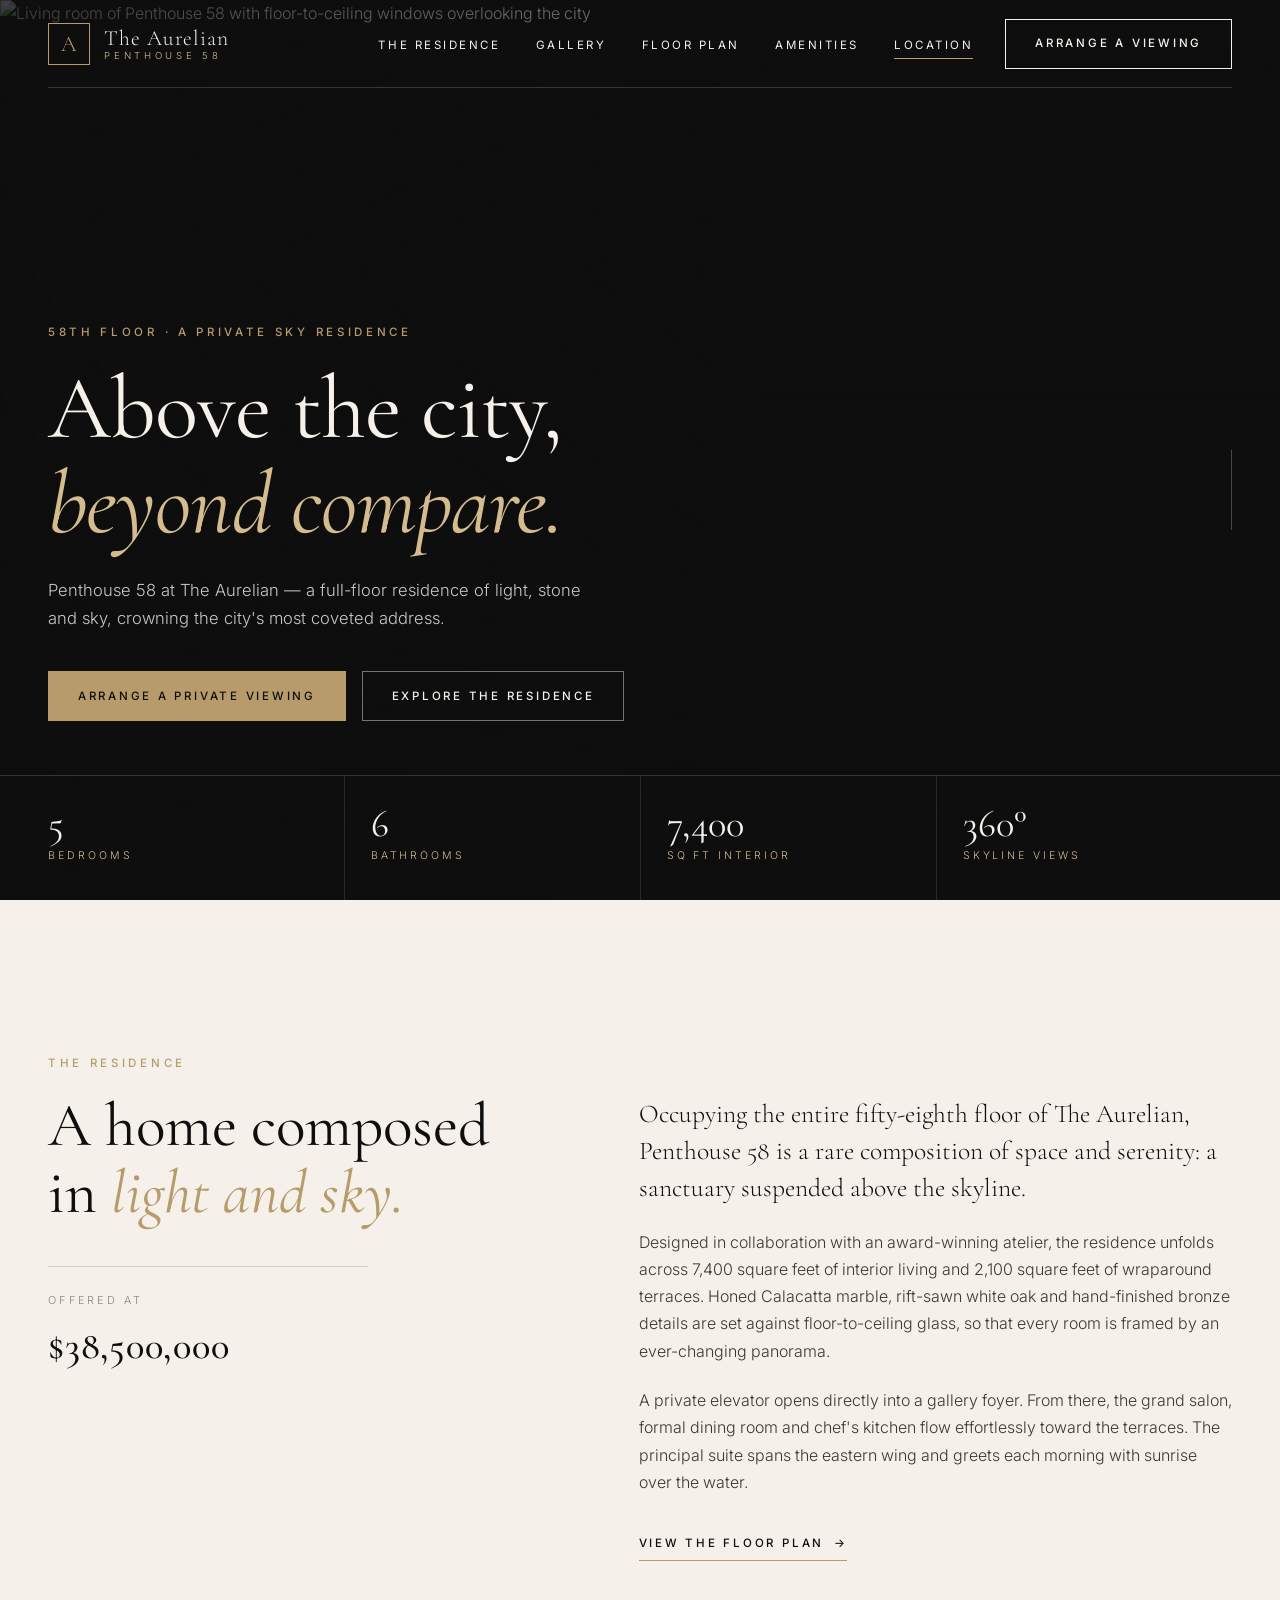
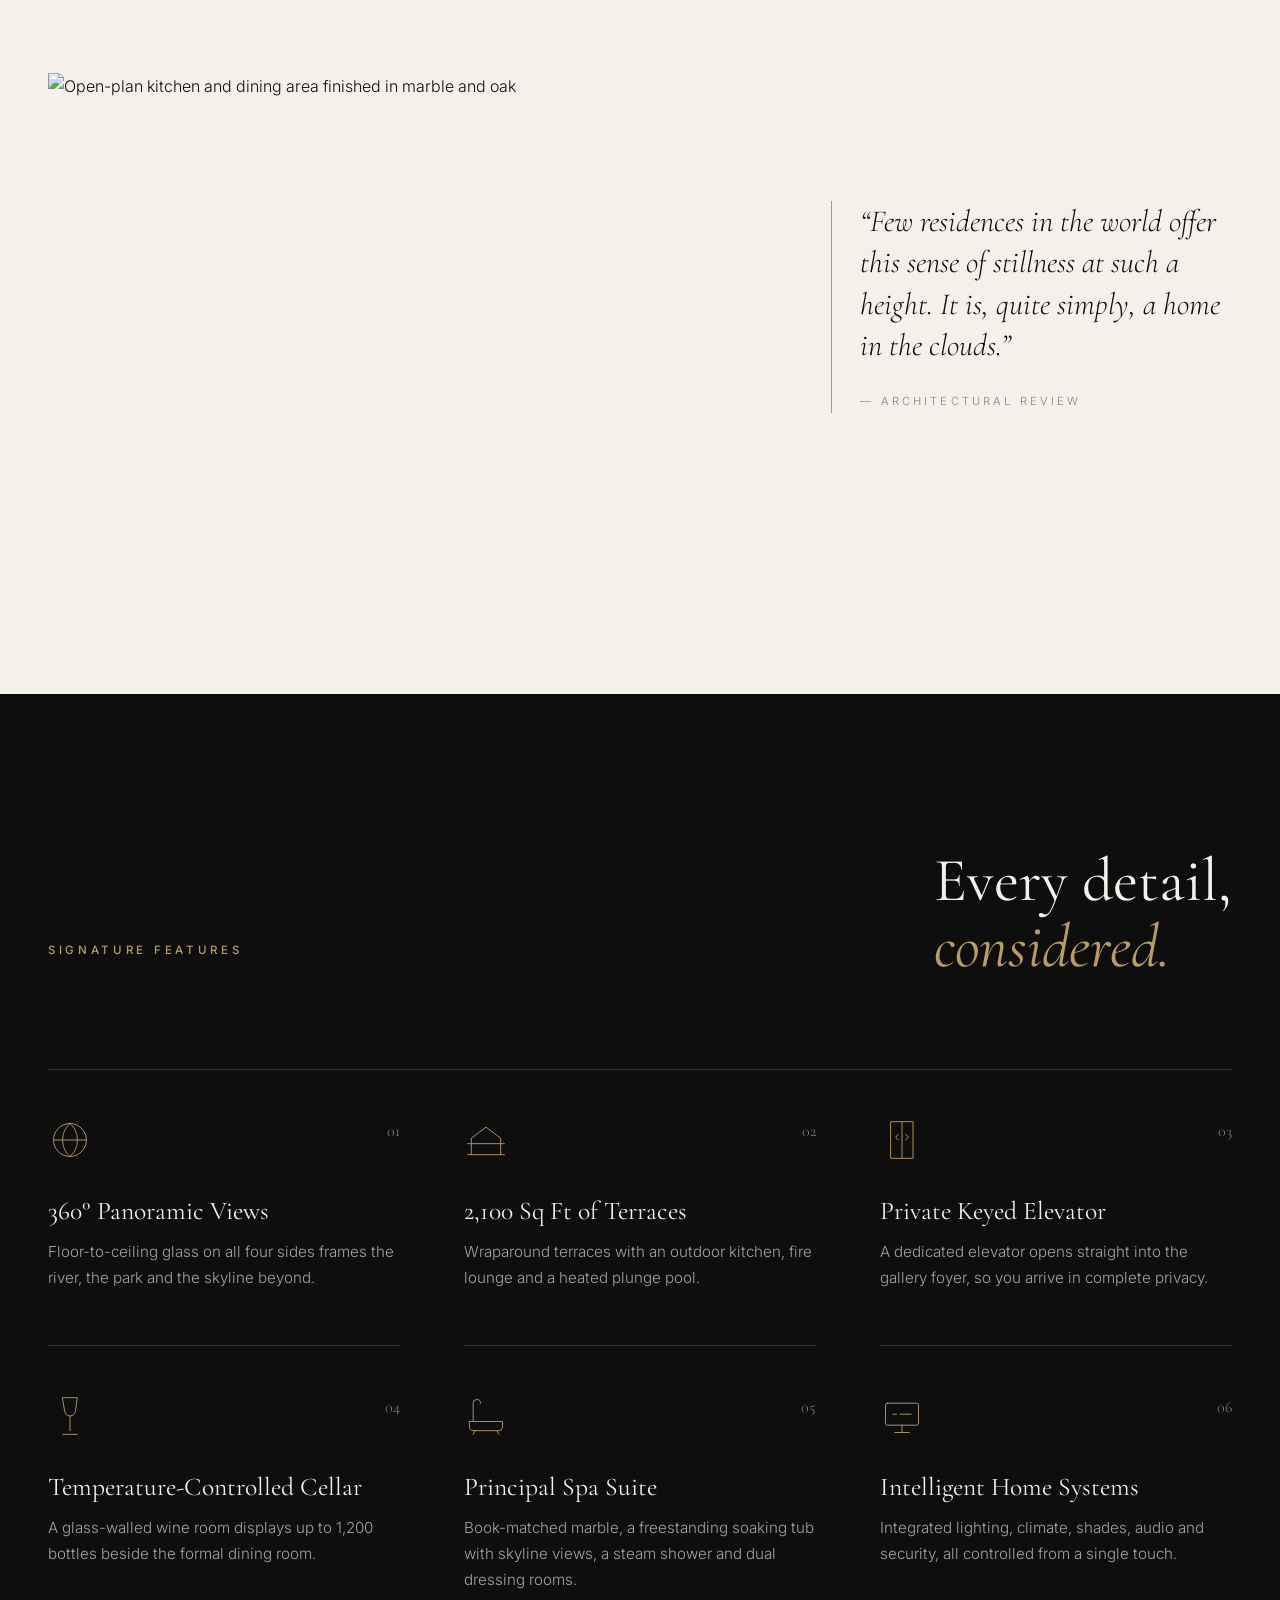
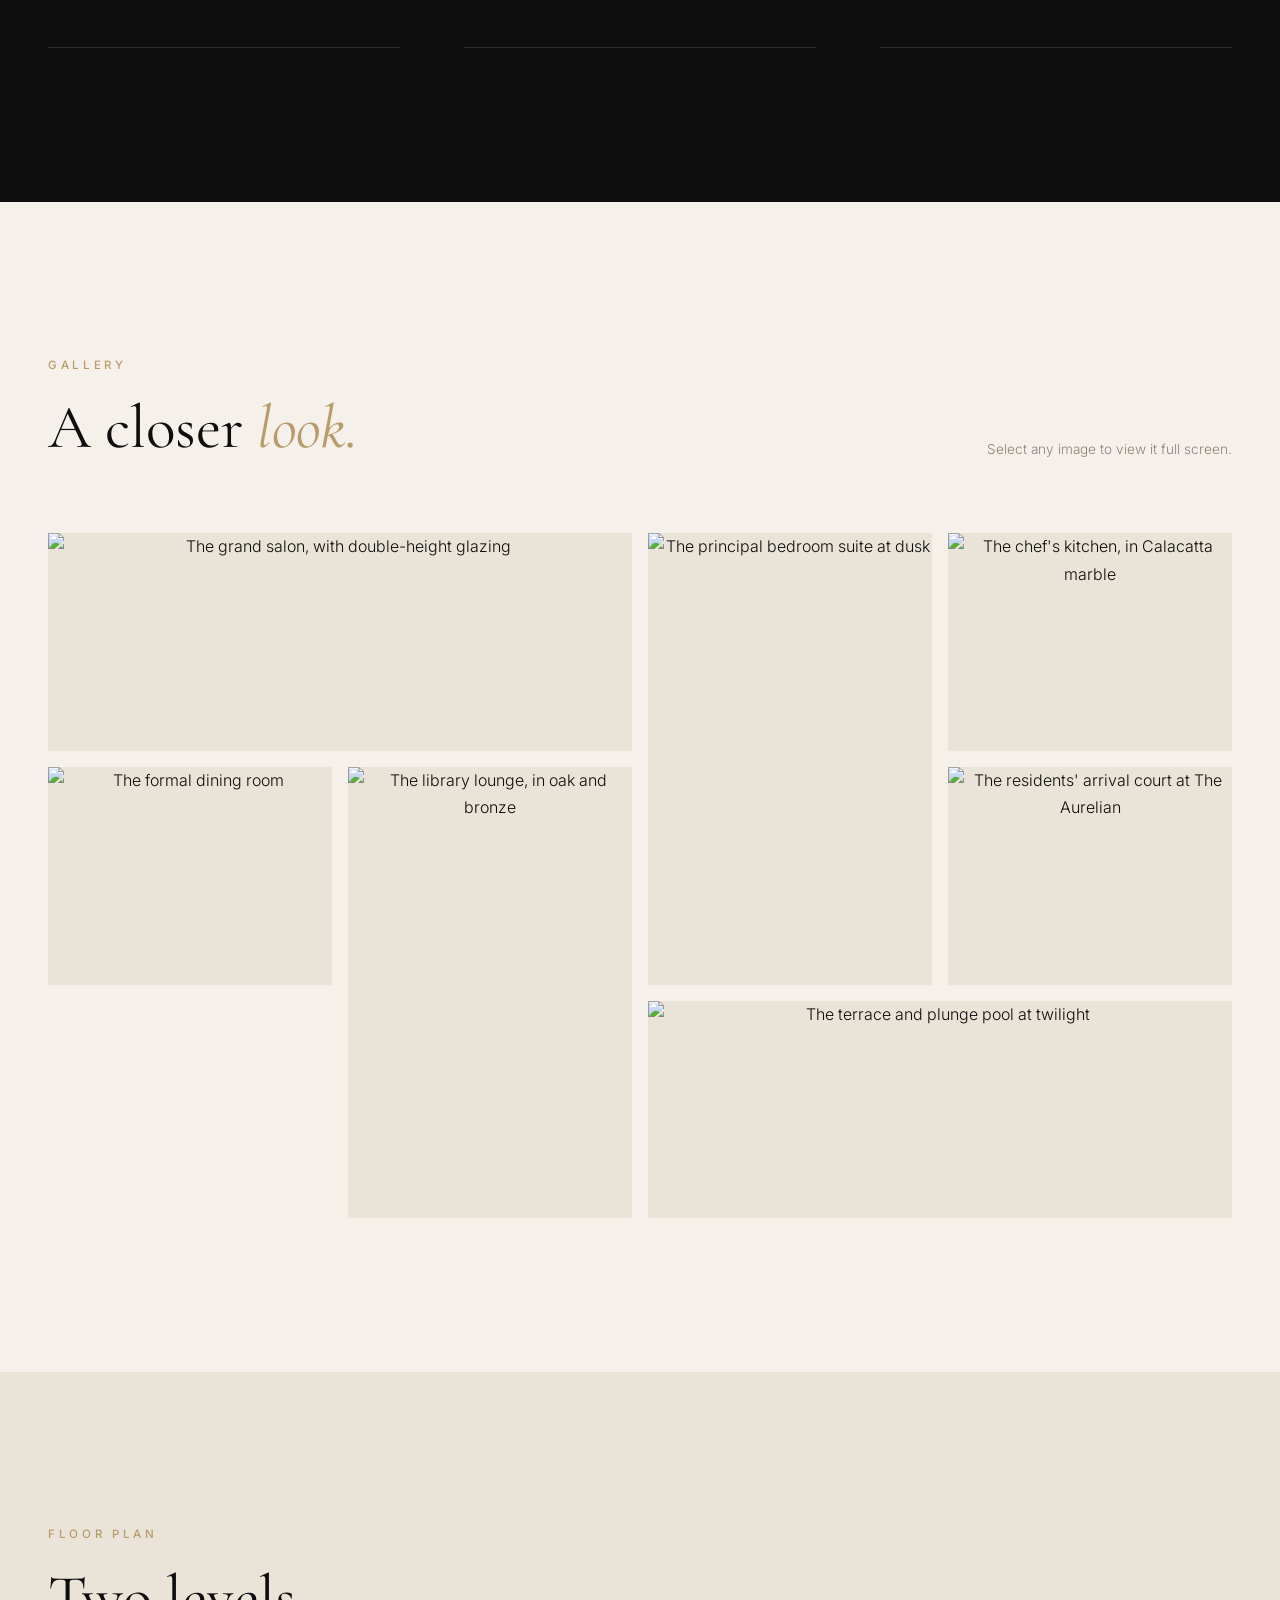
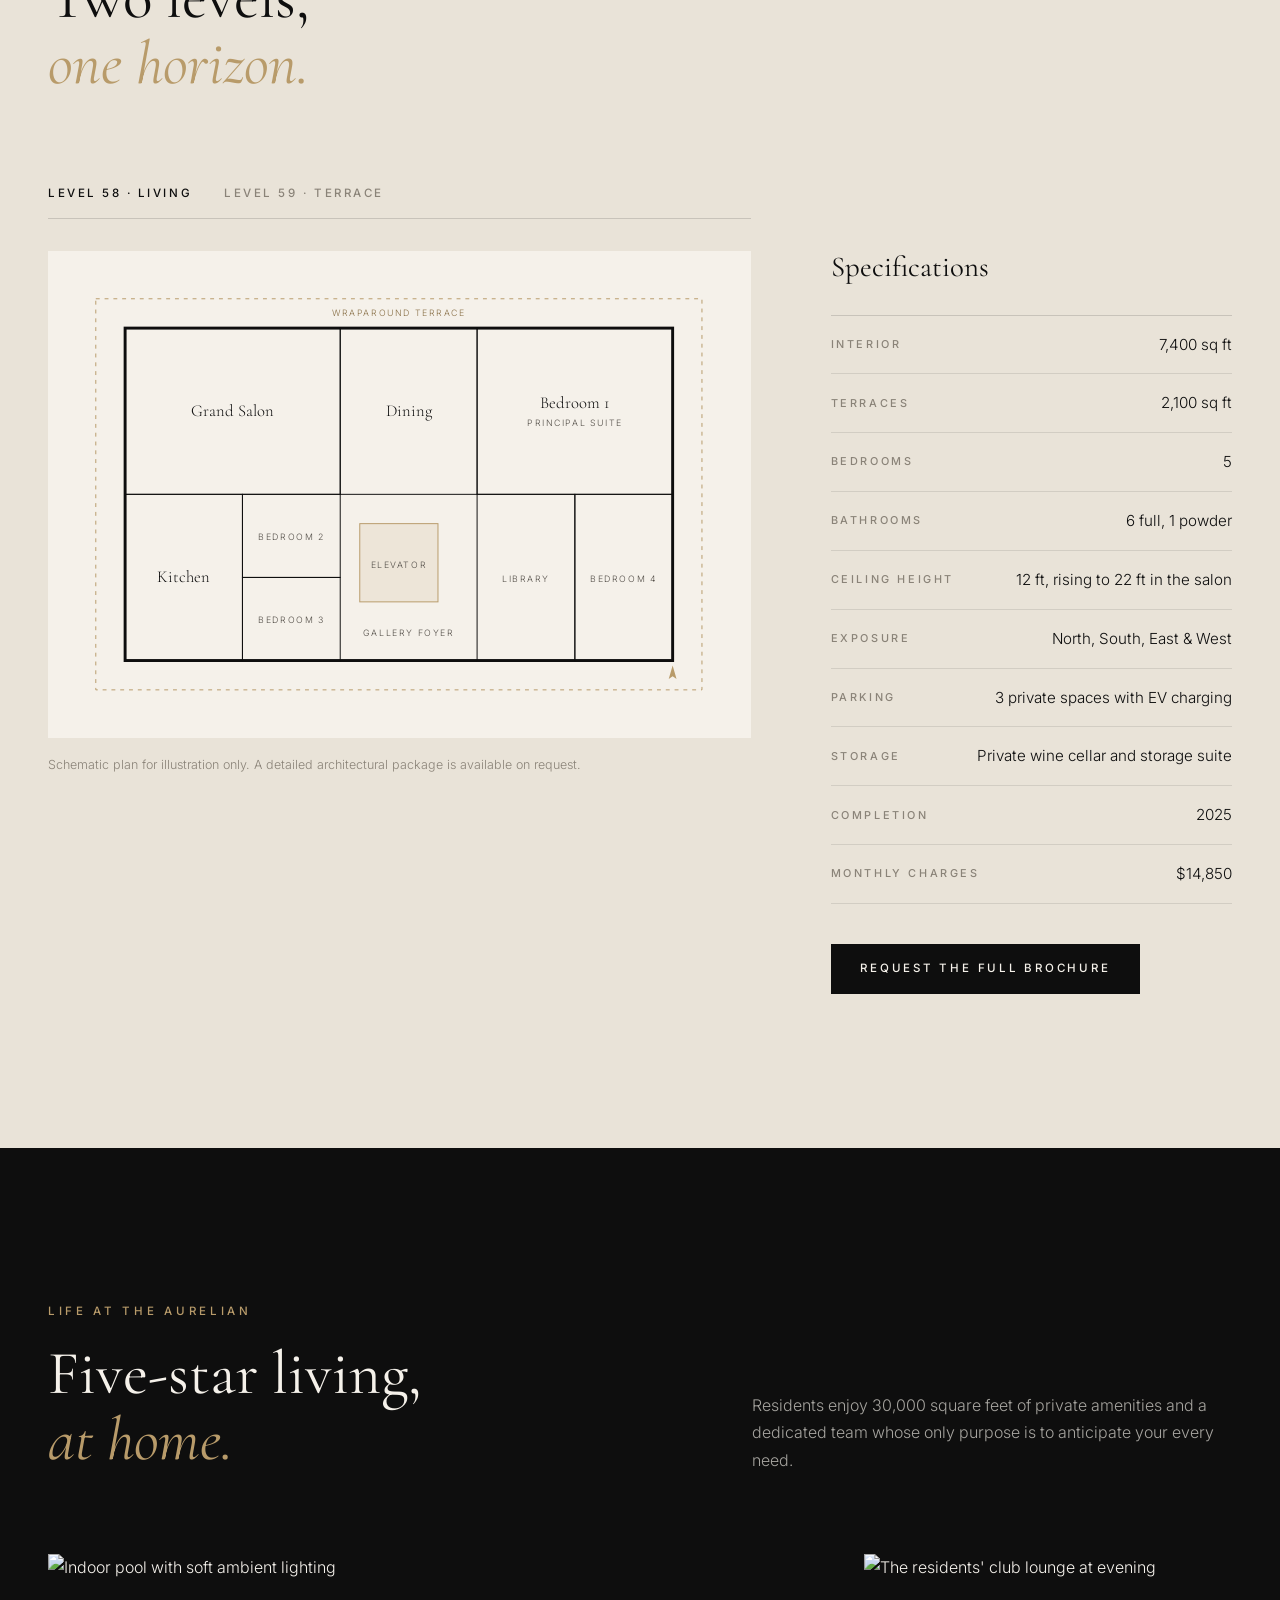
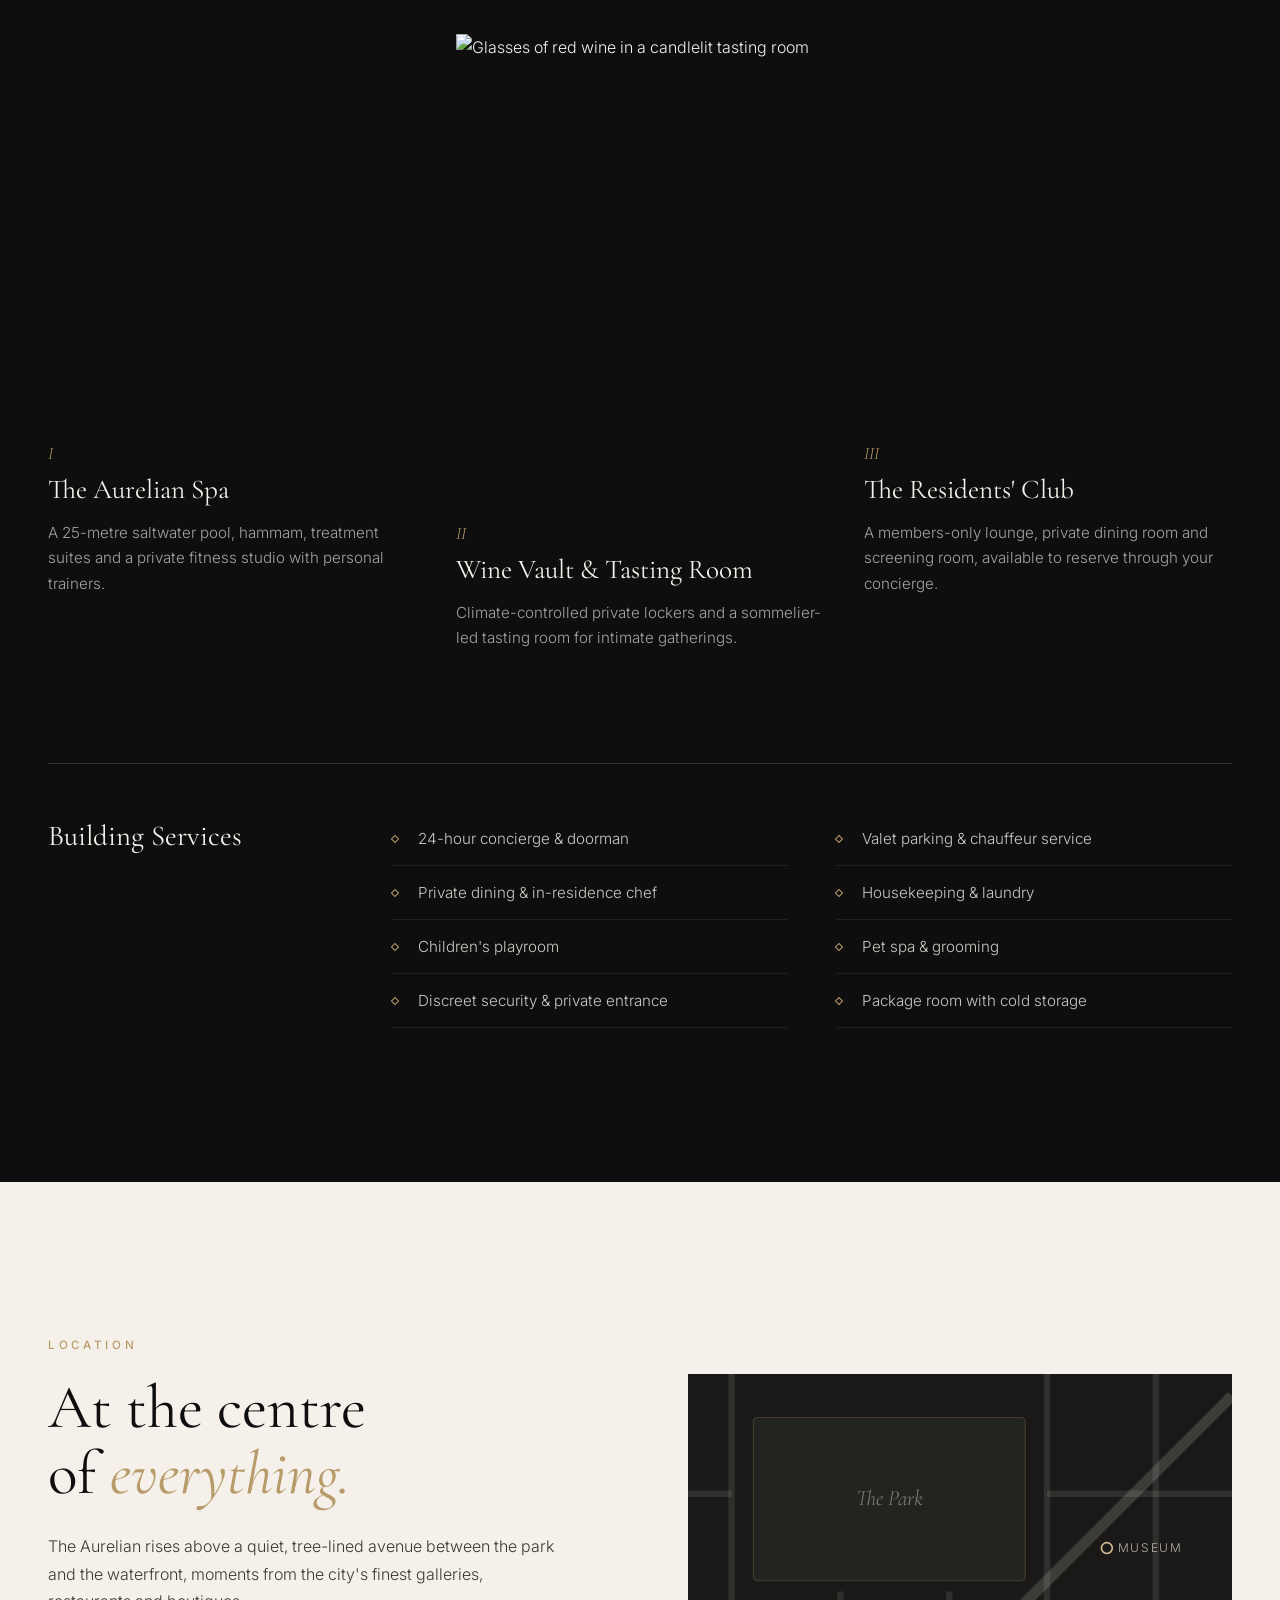
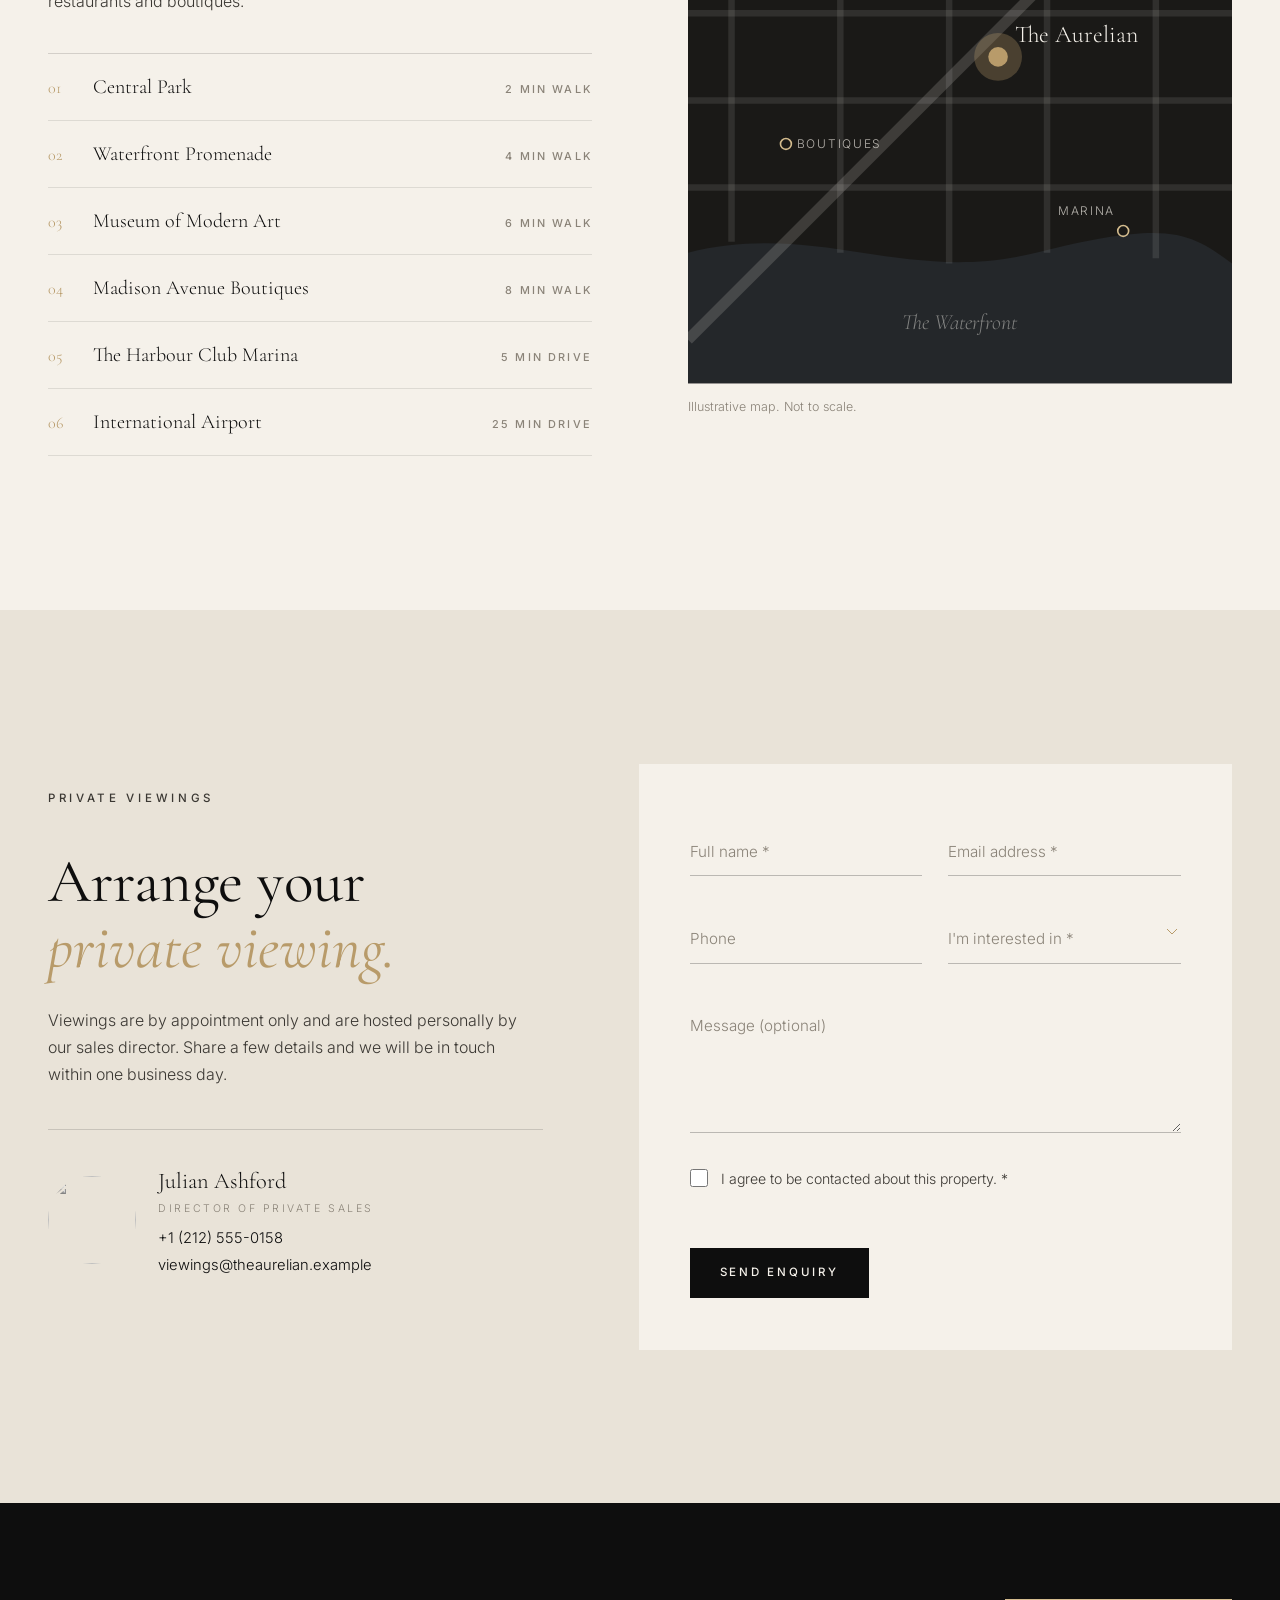
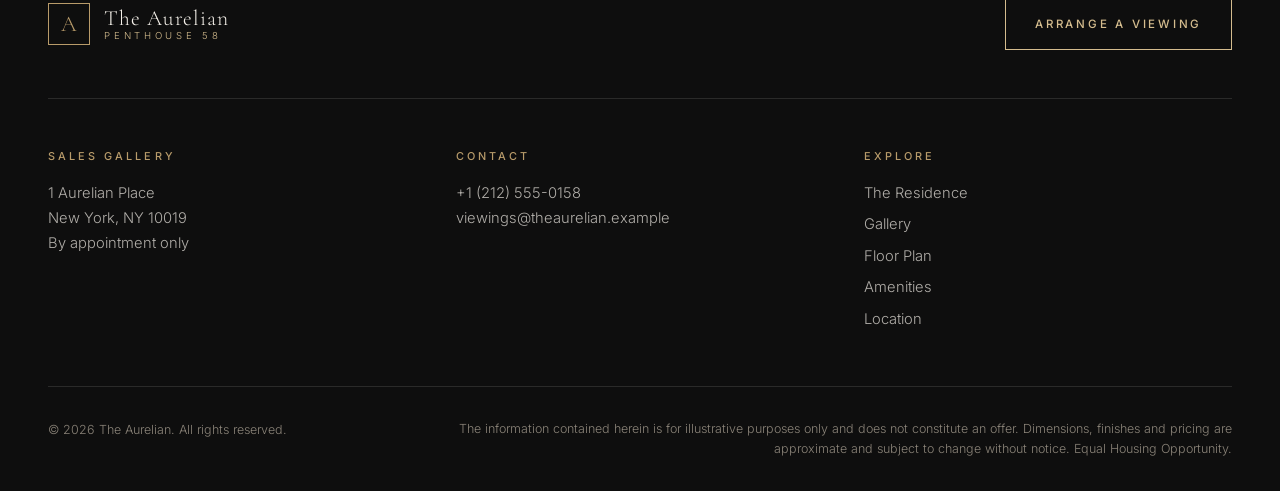
==== commit 43acbff0: "Add files via upload Force light color scheme" ====
--- a/AI website building/index.html
+++ b/AI website building/index.html
@@ -6,6 +6,7 @@
   <title>The Aurelian — Penthouse 58 | A Private Sky Residence</title>
   <meta name="description" content="Penthouse 58 at The Aurelian: a five-bedroom sky residence with 360° skyline views, private terraces and a dedicated elevator.">
   <meta name="theme-color" content="#0e0e0e">
+  <meta name="color-scheme" content="only light">
 
   <!-- Social sharing previews -->
   <meta property="og:type" content="website">
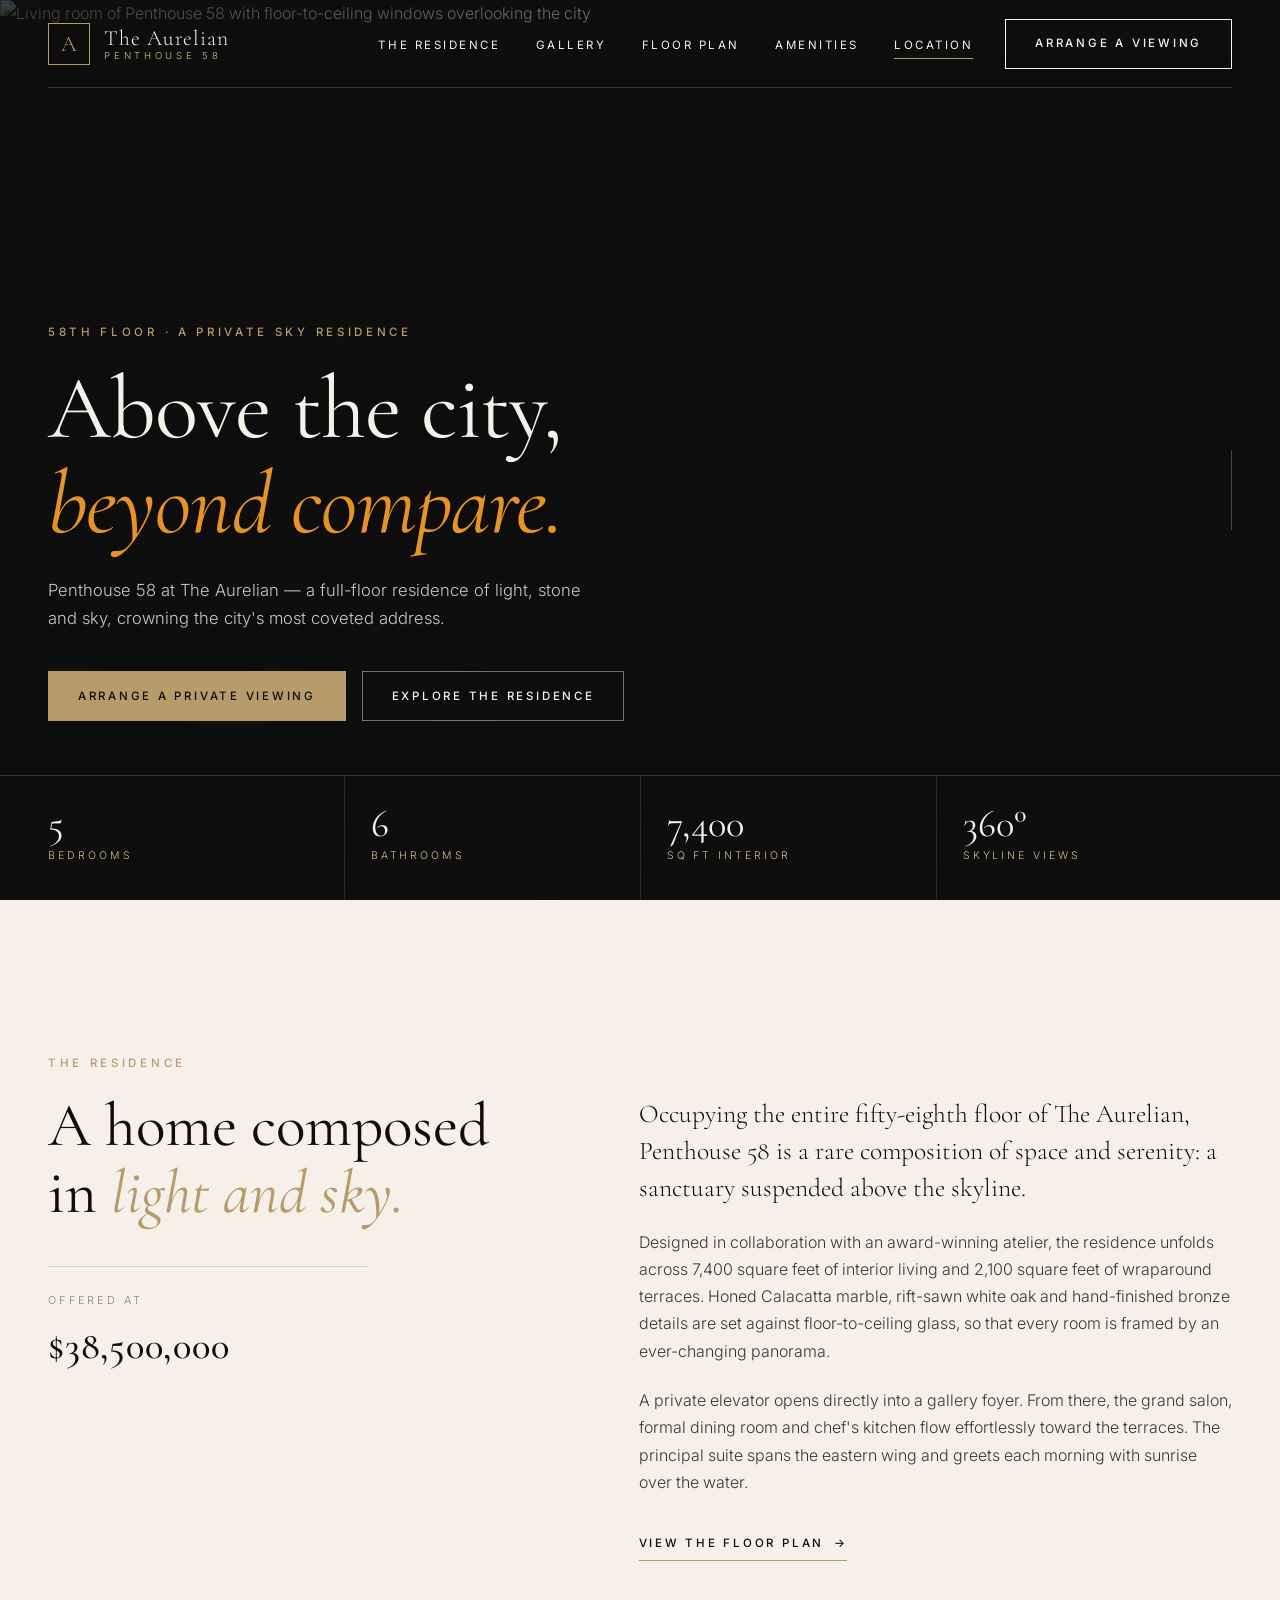
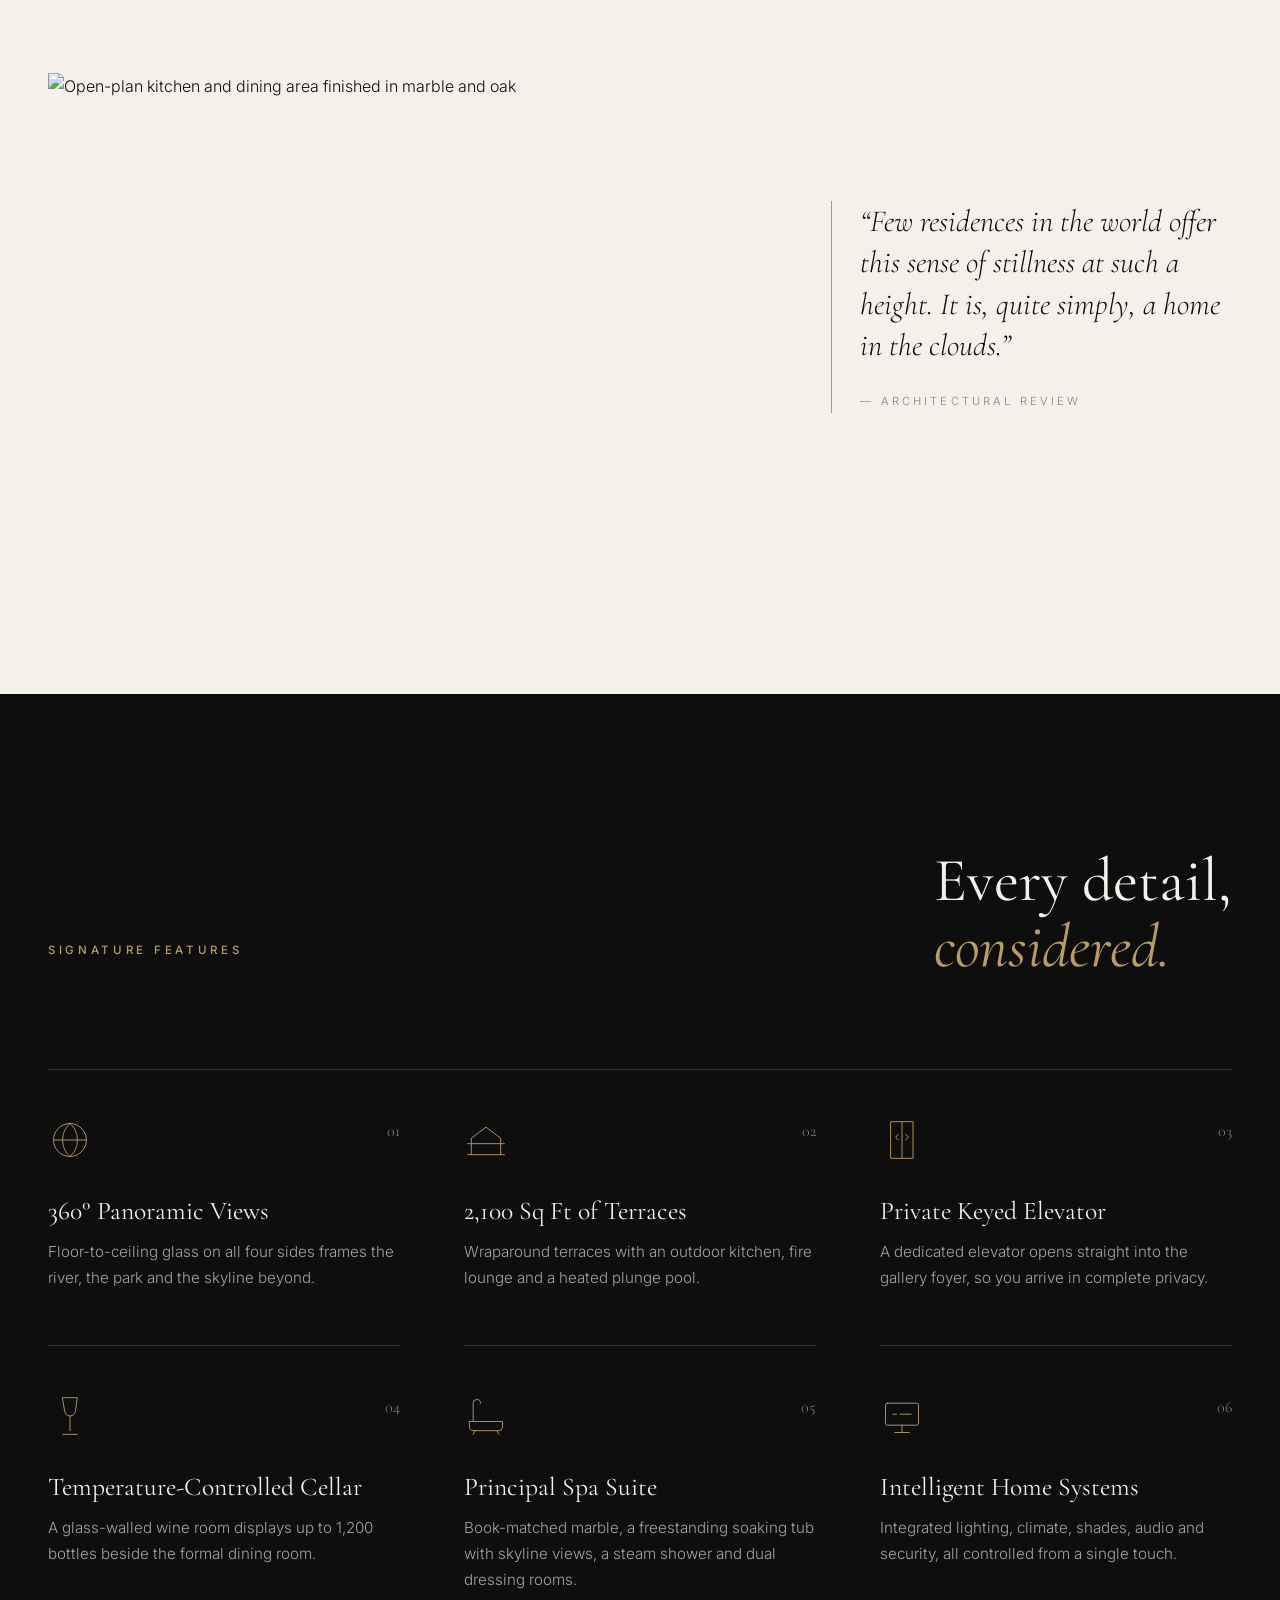
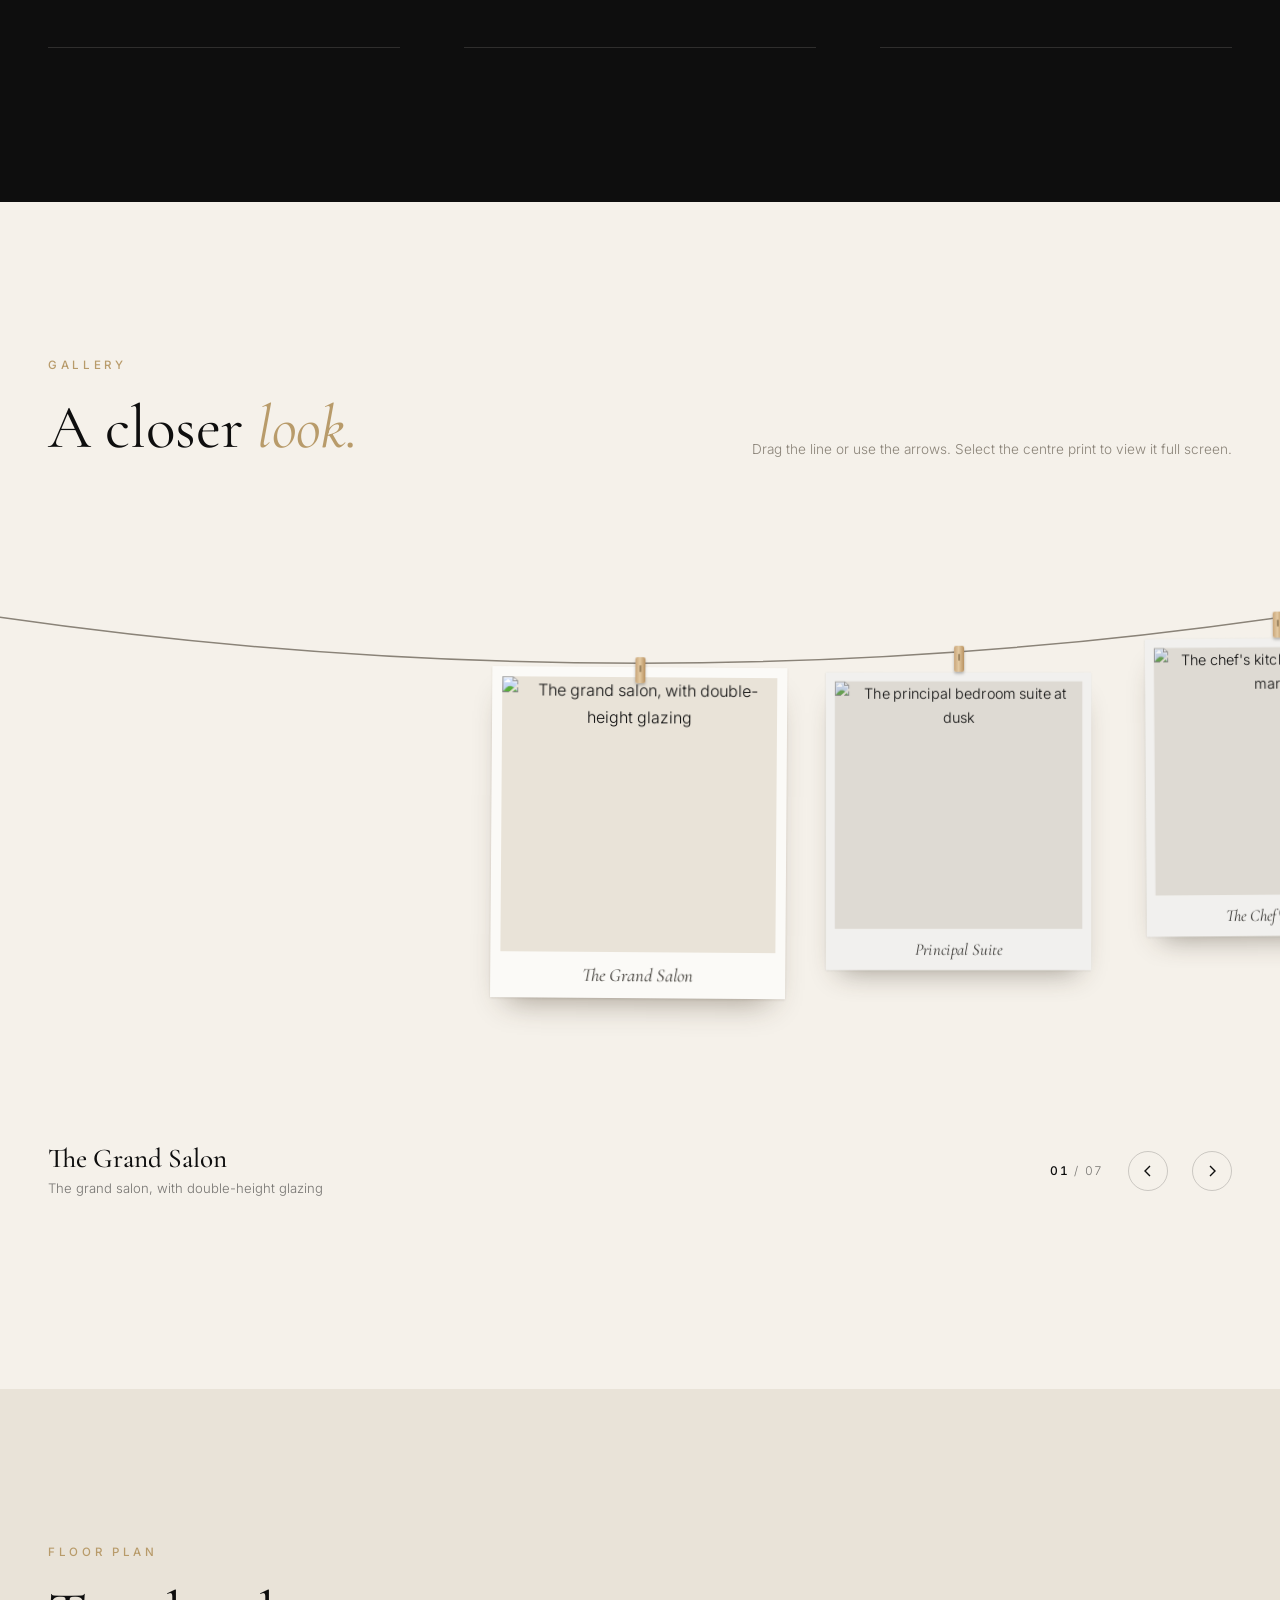
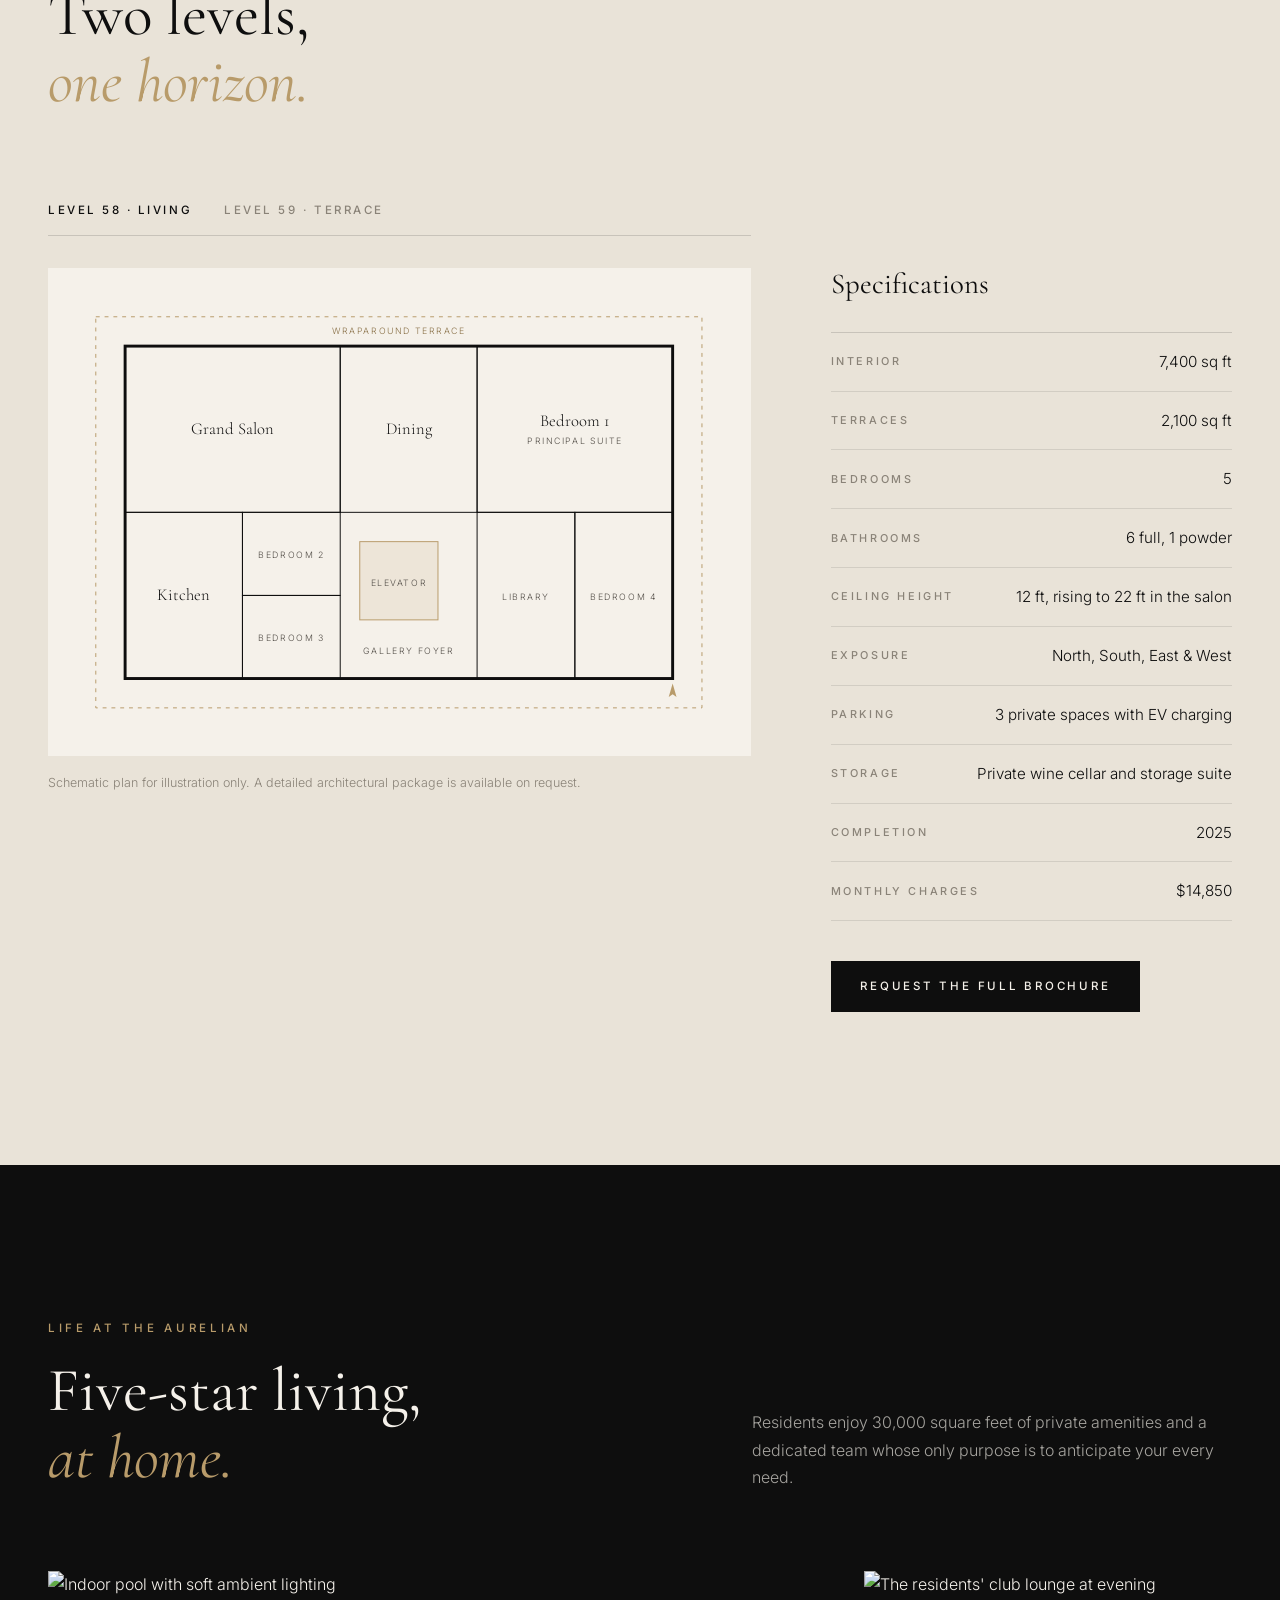
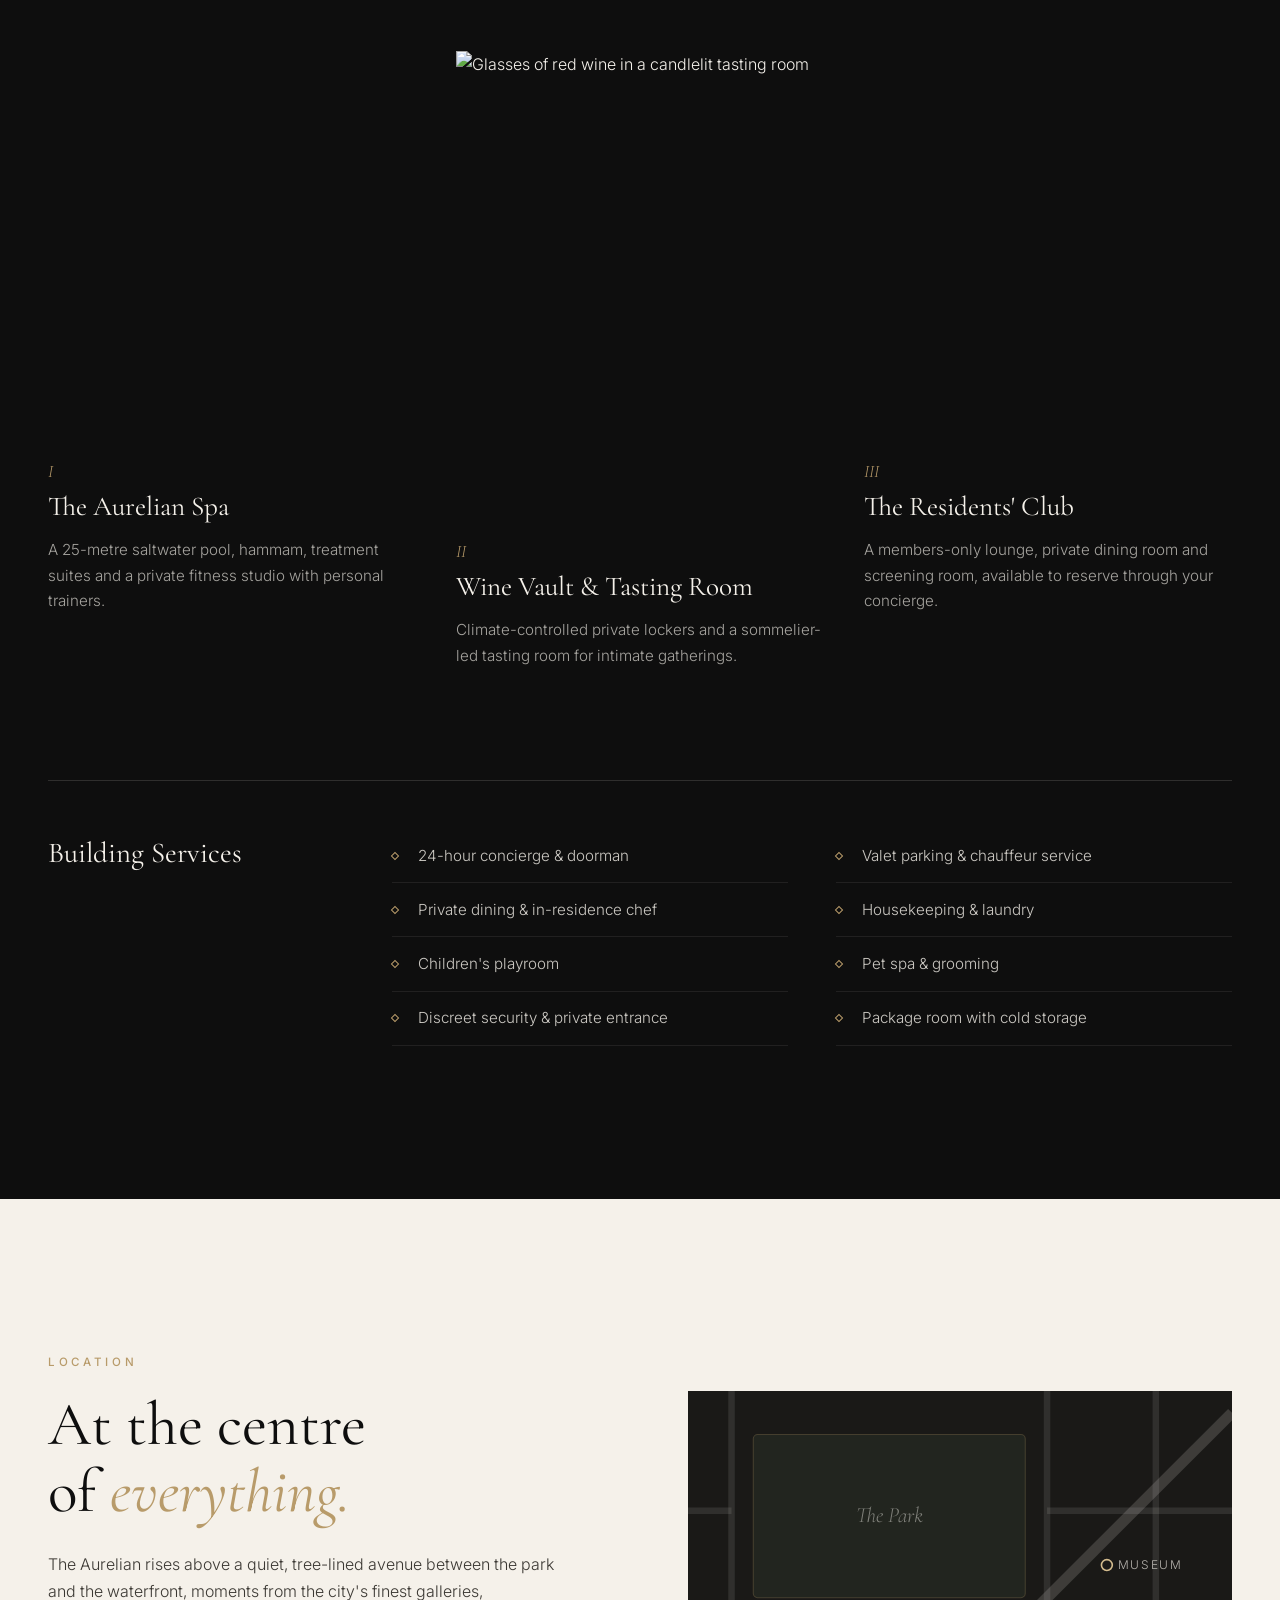
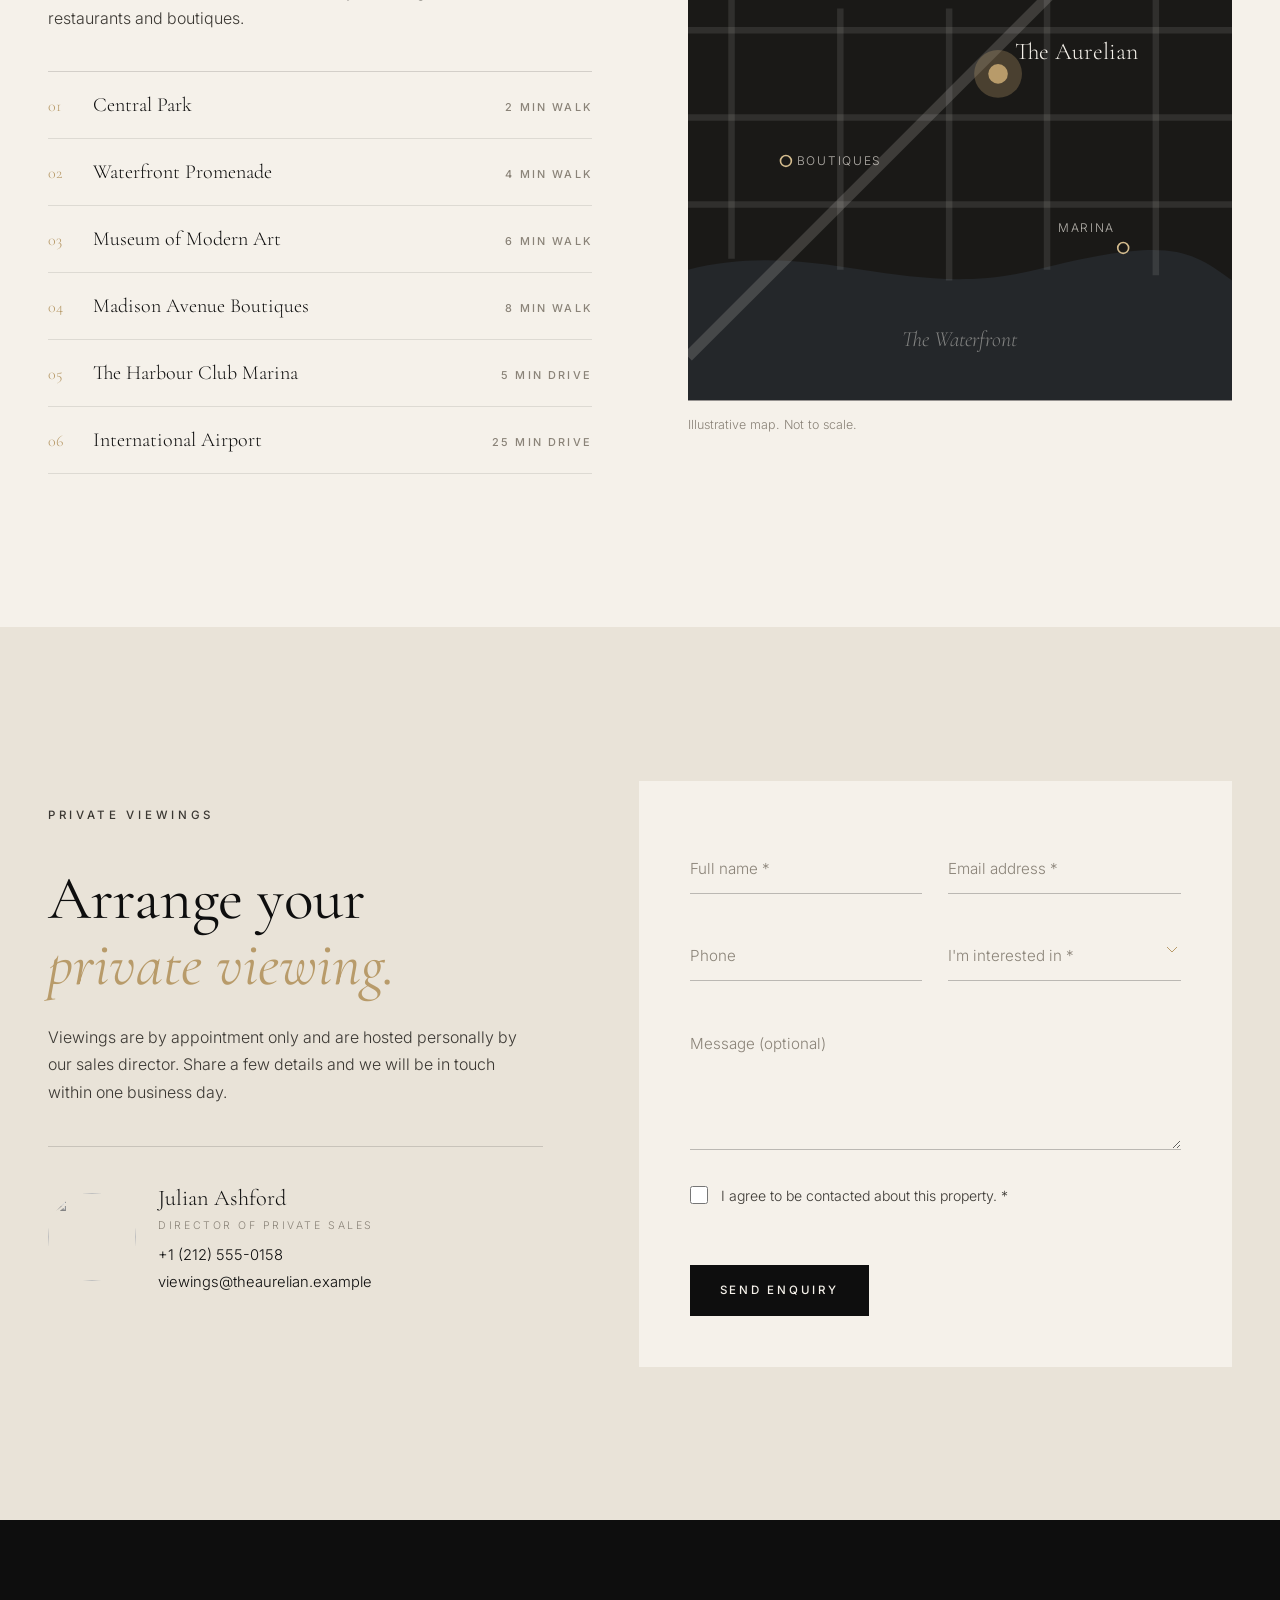
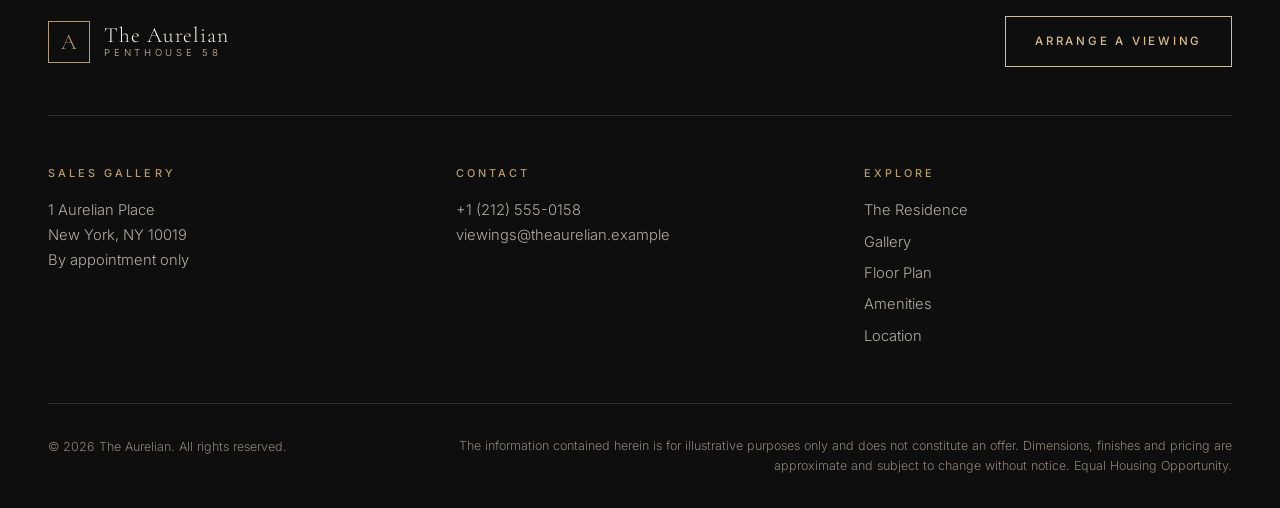
==== commit e14e7b5f: "Add files via upload This where I made changes to the website gallery" ====
--- a/AI website building/index.html
+++ b/AI website building/index.html
@@ -205,32 +205,48 @@
             <p class="eyebrow">Gallery</p>
             <h2 class="section-title" id="gallery-title">A closer <em>look.</em></h2>
           </div>
-          <p class="gallery-note">Select any image to view it full screen.</p>
-        </div>
-
-        <div class="gallery-grid">
-          <button class="g-item g-wide reveal" data-full="https://images.unsplash.com/photo-1600210492486-724fe5c67fb0?w=2000&q=80&auto=format&fit=crop">
+          <p class="gallery-note">Drag the line or use the arrows. Select the centre print to view it full screen.</p>
+        </div>
+      </div>
+
+      <!-- Polaroid line carousel: prints pegged to a sagging string (driven by js/main.js).
+           data-title = handwritten label + caption heading, img alt = caption. -->
+      <div class="pl-root" tabindex="0" role="region" aria-roledescription="carousel" aria-label="Penthouse 58 gallery">
+        <svg class="pl-string" aria-hidden="true"><path fill="none" stroke-width="1.5" stroke-linecap="round"/></svg>
+        <div class="pl-track">
+          <button type="button" class="g-item pl-card" data-title="The Grand Salon" data-full="https://images.unsplash.com/photo-1600210492486-724fe5c67fb0?w=2000&q=80&auto=format&fit=crop">
             <img src="https://images.unsplash.com/photo-1600210492486-724fe5c67fb0?w=1200&q=70&auto=format&fit=crop" width="1200" height="800" loading="lazy" decoding="async" alt="The grand salon, with double-height glazing">
           </button>
-          <button class="g-item g-tall reveal" style="--d:.08s" data-full="https://images.unsplash.com/photo-1600573472550-8090b5e0745e?w=2000&q=80&auto=format&fit=crop">
+          <button type="button" class="g-item pl-card" data-title="Principal Suite" data-full="https://images.unsplash.com/photo-1600573472550-8090b5e0745e?w=2000&q=80&auto=format&fit=crop">
             <img src="https://images.unsplash.com/photo-1600573472550-8090b5e0745e?w=800&q=70&auto=format&fit=crop" width="800" height="1000" loading="lazy" decoding="async" alt="The principal bedroom suite at dusk">
           </button>
-          <button class="g-item reveal" data-full="https://images.unsplash.com/photo-1600566753086-00f18fb6b3ea?w=2000&q=80&auto=format&fit=crop">
+          <button type="button" class="g-item pl-card" data-title="The Chef's Kitchen" data-full="https://images.unsplash.com/photo-1600566753086-00f18fb6b3ea?w=2000&q=80&auto=format&fit=crop">
             <img src="https://images.unsplash.com/photo-1600566753086-00f18fb6b3ea?w=800&q=70&auto=format&fit=crop" width="800" height="600" loading="lazy" decoding="async" alt="The chef's kitchen, in Calacatta marble">
           </button>
-          <button class="g-item reveal" style="--d:.08s" data-full="https://images.unsplash.com/photo-1600607687644-c7171b42498f?w=2000&q=80&auto=format&fit=crop">
+          <button type="button" class="g-item pl-card" data-title="Formal Dining" data-full="https://images.unsplash.com/photo-1600607687644-c7171b42498f?w=2000&q=80&auto=format&fit=crop">
             <img src="https://images.unsplash.com/photo-1600607687644-c7171b42498f?w=800&q=70&auto=format&fit=crop" width="800" height="600" loading="lazy" decoding="async" alt="The formal dining room">
           </button>
-          <button class="g-item g-tall reveal" data-full="https://images.unsplash.com/photo-1502672260266-1c1ef2d93688?w=2000&q=80&auto=format&fit=crop">
+          <button type="button" class="g-item pl-card" data-title="Library Lounge" data-full="https://images.unsplash.com/photo-1502672260266-1c1ef2d93688?w=2000&q=80&auto=format&fit=crop">
             <img src="https://images.unsplash.com/photo-1502672260266-1c1ef2d93688?w=800&q=70&auto=format&fit=crop" width="800" height="1000" loading="lazy" decoding="async" alt="The library lounge, in oak and bronze">
           </button>
-          <button class="g-item g-wide reveal" style="--d:.08s" data-full="https://images.unsplash.com/photo-1600585154340-be6161a56a0c?w=2000&q=80&auto=format&fit=crop">
+          <button type="button" class="g-item pl-card" data-title="Terrace &amp; Pool" data-full="https://images.unsplash.com/photo-1600585154340-be6161a56a0c?w=2000&q=80&auto=format&fit=crop">
             <img src="https://images.unsplash.com/photo-1600585154340-be6161a56a0c?w=1200&q=70&auto=format&fit=crop" width="1200" height="800" loading="lazy" decoding="async" alt="The terrace and plunge pool at twilight">
           </button>
-          <button class="g-item reveal" data-full="https://images.unsplash.com/photo-1600596542815-ffad4c1539a9?w=2000&q=80&auto=format&fit=crop">
+          <button type="button" class="g-item pl-card" data-title="Arrival Court" data-full="https://images.unsplash.com/photo-1600596542815-ffad4c1539a9?w=2000&q=80&auto=format&fit=crop">
             <img src="https://images.unsplash.com/photo-1600596542815-ffad4c1539a9?w=800&q=70&auto=format&fit=crop" width="800" height="600" loading="lazy" decoding="async" alt="The residents' arrival court at The Aurelian">
           </button>
         </div>
+        <div class="pl-bar">
+          <div class="pl-cap" aria-hidden="true"><span class="pl-title"></span><span class="pl-sub"></span></div>
+          <span class="pl-count" aria-hidden="true"></span>
+          <button type="button" class="pl-btn pl-prev" aria-label="Previous image">
+            <svg width="16" height="16" viewBox="0 0 16 16" fill="none" aria-hidden="true"><path d="M10 3 5 8l5 5" stroke="currentColor" stroke-width="1.4"/></svg>
+          </button>
+          <button type="button" class="pl-btn pl-next" aria-label="Next image">
+            <svg width="16" height="16" viewBox="0 0 16 16" fill="none" aria-hidden="true"><path d="m6 3 5 5-5 5" stroke="currentColor" stroke-width="1.4"/></svg>
+          </button>
+        </div>
+        <div class="pl-sr" aria-live="polite"></div>
       </div>
 
       <!-- Lightbox (native <dialog>: handles focus trapping and Escape for us) -->
--- a/AI website building/css/styles.css
+++ b/AI website building/css/styles.css
@@ -199,7 +199,7 @@
 }
 .hero-content { position: relative; padding-bottom: clamp(2.5rem, 6vh, 4.5rem); }
 .hero-title { max-width: 14ch; }
-.hero-title em { font-style: italic; color: var(--gold-light); }
+.hero-title em { font-style: italic; color: #e79224; }
 .hero-lede { max-width: 34rem; margin: 1.6rem 0 2.4rem; color: rgba(245,241,234,.82); font-size: clamp(1rem, 1.3vw, 1.1rem); }
 .hero-actions { display: flex; flex-wrap: wrap; gap: 1rem; }
 
@@ -327,25 +327,47 @@
 .gallery-head { display: flex; flex-wrap: wrap; justify-content: space-between; align-items: flex-end; gap: 1.5rem; margin-bottom: clamp(2.5rem, 6vw, 4.5rem); }
 .gallery-note { margin: 0; font-size: .85rem; color: var(--stone); }
 
-.gallery-grid { display: grid; grid-template-columns: 1fr 1fr; grid-auto-rows: 42vw; grid-auto-flow: dense; gap: .75rem; }
-.g-item { position: relative; padding: 0; overflow: hidden; cursor: zoom-in; background: var(--ivory-dim); }
-.g-item img { width: 100%; height: 100%; object-fit: cover; transition: transform 1.4s var(--ease), filter .8s var(--ease); }
-.g-item::after { /* caption appears on hover */
-  content: attr(data-caption);
-  position: absolute; inset: auto 0 0 0; padding: 2.5rem 1.2rem 1rem; text-align: left;
-  font-family: var(--font-display); font-style: italic; font-size: 1.15rem; color: var(--ivory);
-  background: linear-gradient(transparent, rgba(14,14,14,.7));
-  opacity: 0; transform: translateY(8px); transition: opacity .6s var(--ease), transform .6s var(--ease);
-}
-.g-item:hover img, .g-item:focus-visible img { transform: scale(1.05); }
-.g-item:hover::after, .g-item:focus-visible::after { opacity: 1; transform: none; }
-.g-wide { grid-column: span 2; }
-.g-tall { grid-row: span 2; }
-
-@media (min-width: 960px) {
-  .gallery-grid { grid-template-columns: repeat(4, 1fr); grid-auto-rows: 17vw; gap: 1rem; }
-}
-@media (min-width: 1320px) { .gallery-grid { grid-auto-rows: 230px; } }
+/* Polaroid line carousel */
+.pl-root {
+  --pl-cw: 300px; --pl-muted: rgba(14,14,14,.55); --pl-line: rgba(14,14,14,.18);
+  position: relative; width: 100%; height: clamp(520px, 78svh, 760px); overflow: hidden;
+  color: var(--onyx); user-select: none; -webkit-user-select: none; touch-action: pan-y; outline: none; cursor: grab;
+}
+.pl-root[data-drag="1"] { cursor: grabbing; }
+.pl-root:focus-visible { box-shadow: inset 0 0 0 2px var(--gold); }
+.pl-string { position: absolute; inset: 0; width: 100%; height: 100%; pointer-events: none; overflow: visible; stroke: var(--stone); }
+.pl-card { position: absolute; left: 0; top: 0; width: var(--pl-cw); padding: 0; background: none; border: 0; transform-origin: 50% 0; will-change: transform; cursor: inherit; visibility: hidden; }
+.pl-card[data-on="1"] { cursor: zoom-in; }
+.pl-card:focus-visible { outline: none; }
+.pl-card:focus-visible .pl-print { outline: 2px solid var(--gold); outline-offset: 4px; }
+.pl-print {
+  margin-top: 10px; background: #fbfaf7; padding: 10px 10px 0;
+  box-shadow: 0 1px 2px rgba(60,45,25,.12), 0 18px 30px -16px rgba(60,45,25,.45);
+  transition: transform .5s cubic-bezier(.2,.7,.2,1), filter .5s ease;
+}
+.pl-card[data-on="0"] .pl-print { transform: scale(.9); filter: saturate(.7) brightness(.96); }
+.pl-card[data-on="1"]:hover .pl-print { transform: scale(1.02); }
+.pl-card[data-on="1"]:active .pl-print { transform: scale(.98); }
+.pl-shot { position: relative; aspect-ratio: 1; overflow: hidden; background: var(--ivory-dim); }
+.pl-shot img { position: absolute; inset: 0; width: 100%; height: 100%; max-width: none; object-fit: cover; pointer-events: none; }
+.pl-note { height: 46px; display: flex; align-items: center; justify-content: center; padding: 0 6px; font: italic 400 1.15rem/1.1 var(--font-display); color: #3b3833; white-space: nowrap; overflow: hidden; text-overflow: ellipsis; }
+.pl-peg { position: absolute; left: 50%; top: 0; width: 10px; height: 26px; margin-left: -5px; border-radius: 2px; background: linear-gradient(90deg, #c9a67a, #e3c9a1 45%, #b8915f); box-shadow: 0 2px 3px rgba(0,0,0,.25); }
+.pl-peg::after { content: ""; position: absolute; left: 4px; top: 8px; width: 2px; height: 7px; background: rgba(80,60,30,.45); border-radius: 1px; }
+.pl-bar { position: absolute; left: var(--gutter); right: var(--gutter); bottom: clamp(20px, 4vh, 40px); display: flex; align-items: center; gap: clamp(12px, 2vw, 24px); cursor: default; }
+.pl-cap { flex: 1; min-width: 0; overflow: hidden; padding-bottom: .15em; }
+.pl-cap > * { display: block; animation: pl-in .55s cubic-bezier(.2,.8,.2,1) both; }
+.pl-title { font: 500 clamp(1.2rem, 2.2vw, 1.7rem)/1.15 var(--font-display); white-space: nowrap; overflow: hidden; text-overflow: ellipsis; }
+.pl-sub { margin-top: 4px; font-size: .82rem; line-height: 1.4; color: var(--pl-muted); }
+.pl-count { font-size: .75rem; letter-spacing: .14em; color: var(--pl-muted); font-variant-numeric: tabular-nums; }
+.pl-count b { color: var(--onyx); font-weight: 500; }
+.pl-btn { width: 40px; height: 40px; flex: none; border-radius: 50%; border: 1px solid var(--pl-line); background: transparent; color: inherit; display: grid; place-items: center; cursor: pointer; transition: background .2s ease, color .2s ease, transform .2s ease; }
+.pl-btn:hover { background: var(--onyx); color: var(--ivory); }
+.pl-btn:active { transform: scale(.94); }
+.pl-btn:focus-visible { outline: 2px solid var(--gold); outline-offset: 2px; }
+.pl-sr { position: absolute; width: 1px; height: 1px; overflow: hidden; clip: rect(0 0 0 0); white-space: nowrap; }
+@keyframes pl-in { from { transform: translateY(100%); opacity: 0; } to { transform: none; opacity: 1; } }
+@media (max-width: 560px) { .pl-sub { display: none; } }
+@media (prefers-reduced-motion: reduce) { .pl-cap > * { animation: none; } .pl-print { transition: none; } }
 
 /* Lightbox */
 .lightbox {
